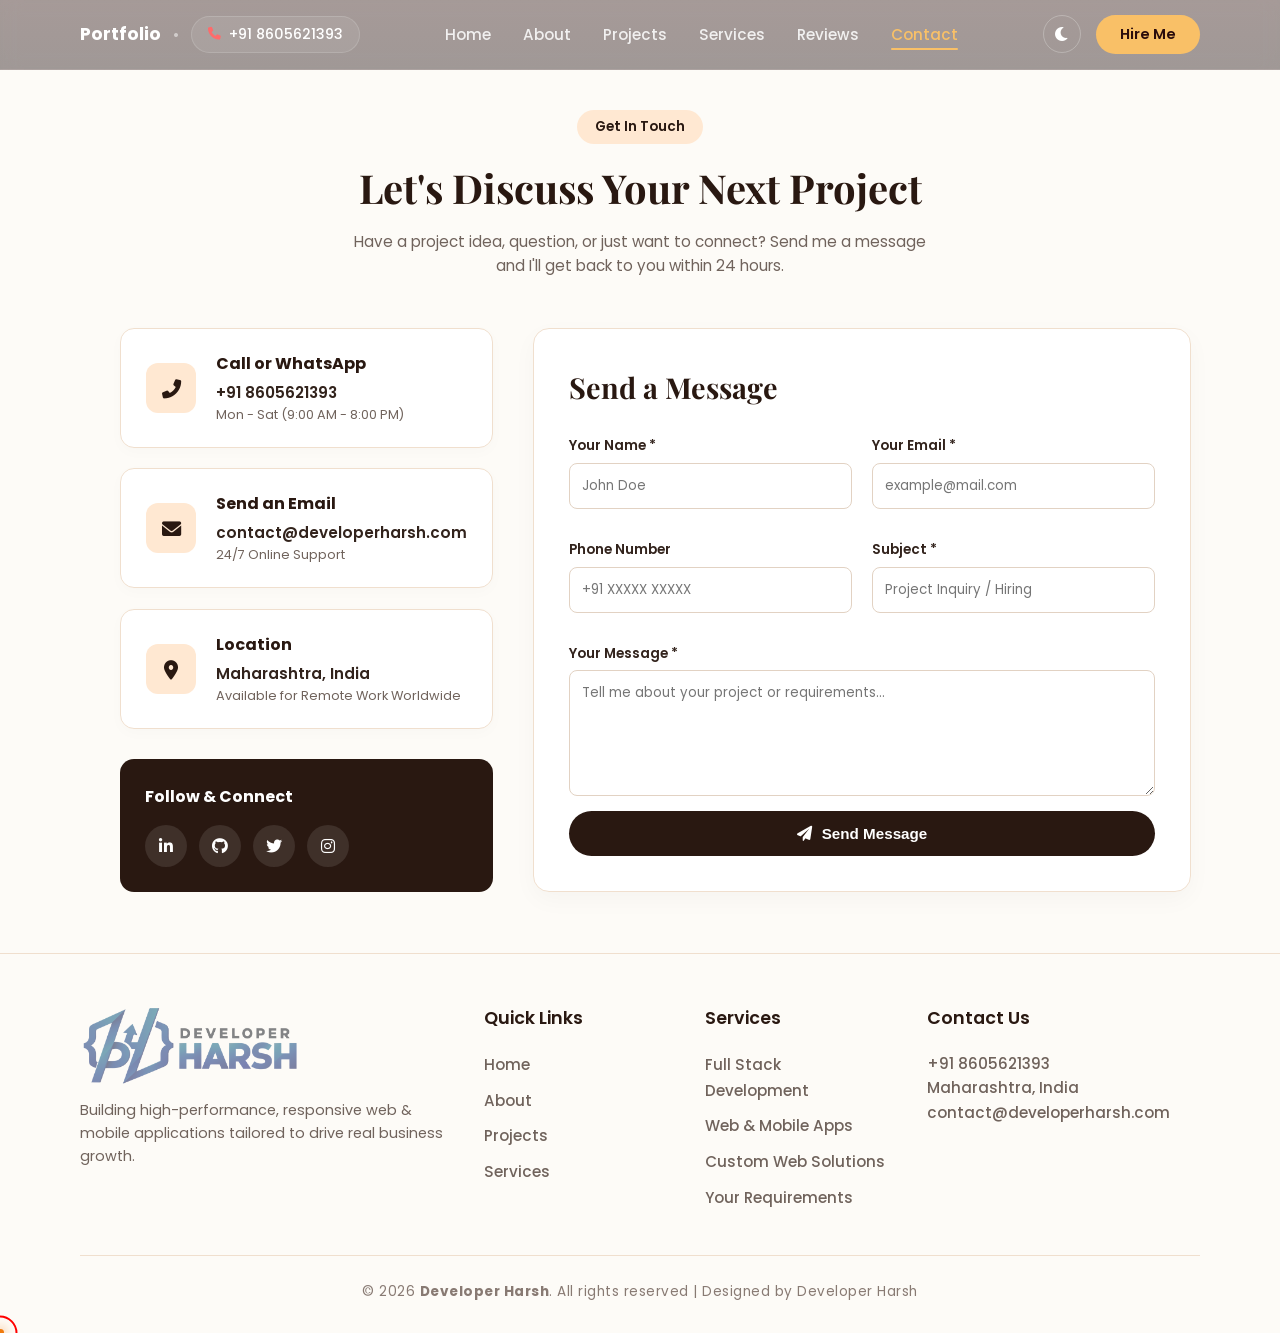
==== contact.html @ 9c66cba4 "Initial commit" ====
<!doctype html>
<html lang="en">
  <head>
    <meta charset="UTF-8" />
    <meta name="viewport" content="width=device-width, initial-scale=1.0" />
    <title>Contact Me | Harshal Mahajan</title>
    <link rel="stylesheet" href="style.css" />
    <!-- Global Animation CSS File -->
    <link rel="stylesheet" href="animations.css" />

    <!-- Google Fonts -->
    <link rel="preconnect" href="https://fonts.googleapis.com" />
    <link rel="preconnect" href="https://fonts.gstatic.com" crossorigin />
    <link
      href="https://fonts.googleapis.com/css2?family=Playfair+Display:ital,wght@0,400..900;1,400..900&family=Poppins:wght@300;400;500;600;700;800;900&display=swap"
      rel="stylesheet"
    />

    <!-- Font Awesome Icons -->
    <link
      rel="stylesheet"
      href="https://cdnjs.cloudflare.com/ajax/libs/font-awesome/6.0.0/css/all.min.css"
    />
  </head>
  <body>
    <!-- CUSTOM NAVBAR -->
    <nav class="custom-navbar">
      <div class="nav-left">
        <a href="index.html#home" class="brand-logo">Portfolio</a>
        <div class="dot-separator">•</div>
        <a href="tel:+918605621393" class="phone-badge">
          <span class="phone-icon"><i class="fas fa-phone"></i></span>
          <span>+91 8605621393</span>
        </a>
      </div>

      <ul class="nav-menu" id="nav-menu-list">
        <li><a href="index.html#home" class="nav-item">Home</a></li>
        <li><a href="index.html#about" class="nav-item">About</a></li>
        <li><a href="index.html#projects" class="nav-item">Projects</a></li>
        <li><a href="index.html#services" class="nav-item">Services</a></li>
        <li><a href="index.html#reviews" class="nav-item">Reviews</a></li>
        <li><a href="contact.html" class="nav-item active">Contact</a></li>
        <!-- मोबाईल मेनूमध्ये दाखवण्यासाठी Hire Me ची नवीन लिंक -->
        <li class="mobile-only-item">
          <a href="hire-me.html" class="btn-hire mobile-hire-btn">Hire Me</a>
        </li>
      </ul>

      <div class="nav-right">
        <!-- Theme Toggle Button (मोबाईल व डेस्कटॉप दोन्हीवर उजव्या बाजूला राहिल) -->
        <button
          id="theme-toggle"
          class="theme-toggle-btn"
          aria-label="Toggle Theme"
        >
          <i class="fas fa-moon"></i>
        </button>

        <!-- डेस्कटॉपवर दिसणारे Hire Me बटण -->
        <a href="hire-me.html" class="btn-hire desktop-only">Hire Me</a>

        <!-- Mobile Toggle Menu Button -->
        <button
          class="mobile-toggle-btn"
          id="mobile-menu-toggle"
          aria-label="Toggle Menu"
        >
          <i class="fas fa-bars"></i>
        </button>
      </div>
    </nav>

    <!-- CONTACT MAIN WRAPPER -->
    <main class="contact-wrapper">
      <div class="contact-header reveal slide-down">
        <span class="section-badge">Get In Touch</span>
        <h2 class="reveal slide-up delay-100">
          Let's Discuss Your Next Project
        </h2>
        <p class="reveal slide-up delay-200">
          Have a project idea, question, or just want to connect? Send me a
          message and I'll get back to you within 24 hours.
        </p>
      </div>

      <div class="contact-container">
        <!-- LEFT SIDE: CONTACT INFO -->
        <div class="contact-info-col reveal slide-left delay-100">
          <div class="info-card reveal zoom-in delay-100">
            <div class="info-icon">
              <i class="fas fa-phone-alt"></i>
            </div>
            <div class="info-details">
              <h4>Call or WhatsApp</h4>
              <p><a href="tel:+918605621393">+91 8605621393</a></p>
              <span>Mon - Sat (9:00 AM - 8:00 PM)</span>
            </div>
          </div>

          <div class="info-card reveal zoom-in delay-200">
            <div class="info-icon">
              <i class="fas fa-envelope"></i>
            </div>
            <div class="info-details">
              <h4>Send an Email</h4>
              <p>
                <a href="mailto:contact@developerharsh.com"
                  >contact@developerharsh.com</a
                >
              </p>
              <span>24/7 Online Support</span>
            </div>
          </div>

          <div class="info-card reveal zoom-in delay-300">
            <div class="info-icon">
              <i class="fas fa-map-marker-alt"></i>
            </div>
            <div class="info-details">
              <h4>Location</h4>
              <p>Maharashtra, India</p>
              <span>Available for Remote Work Worldwide</span>
            </div>
          </div>

          <!-- Social Links Box -->
          <div class="social-box reveal zoom-in delay-400">
            <h4>Follow & Connect</h4>
            <div class="social-links">
              <a href="#" class="social-icon" title="LinkedIn"
                ><i class="fab fa-linkedin-in"></i
              ></a>
              <a href="#" class="social-icon" title="GitHub"
                ><i class="fab fa-github"></i
              ></a>
              <a href="#" class="social-icon" title="Twitter"
                ><i class="fab fa-twitter"></i
              ></a>
              <a href="#" class="social-icon" title="Instagram"
                ><i class="fab fa-instagram"></i
              ></a>
            </div>
          </div>
        </div>

        <!-- RIGHT SIDE: CONTACT FORM -->
        <div class="contact-form-col reveal slide-right delay-200">
          <form class="contact-form" onsubmit="event.preventDefault()">
            <h3>Send a Message</h3>

            <div class="form-row">
              <div class="form-group">
                <label for="name">Your Name *</label>
                <input type="text" id="name" placeholder="John Doe" required />
              </div>
              <div class="form-group">
                <label for="email">Your Email *</label>
                <input
                  type="email"
                  id="email"
                  placeholder="example@mail.com"
                  required
                />
              </div>
            </div>

            <div class="form-row">
              <div class="form-group">
                <label for="phone">Phone Number</label>
                <input type="tel" id="phone" placeholder="+91 XXXXX XXXXX" />
              </div>
              <div class="form-group">
                <label for="subject">Subject *</label>
                <input
                  type="text"
                  id="subject"
                  placeholder="Project Inquiry / Hiring"
                  required
                />
              </div>
            </div>

            <div class="form-group">
              <label for="message">Your Message *</label>
              <textarea
                id="message"
                rows="5"
                placeholder="Tell me about your project or requirements..."
                required
              ></textarea>
            </div>

            <button type="submit" class="btn-send-message">
              <i class="fas fa-paper-plane"></i> Send Message
            </button>
          </form>
        </div>
      </div>
    </main>

    <!-- FOOTER -->
    <footer class="site-footer" id="contact">
      <div class="footer-container">
        <div class="footer-col brand-col reveal slide-up delay-100">
          <img src="logo.png" alt="Developer Harsh Logo" class="footer-logo" />
          <p>
            Building high-performance, responsive web & mobile applications
            tailored to drive real business growth.
          </p>
        </div>
        <div class="footer-col reveal slide-up delay-200">
          <h4 class="footer-heading">Quick Links</h4>
          <ul>
            <li><a href="index.html#home">Home</a></li>
            <li><a href="index.html#about">About</a></li>
            <li><a href="index.html#projects">Projects</a></li>
            <li><a href="index.html#services">Services</a></li>
          </ul>
        </div>
        <div class="footer-col reveal slide-up delay-300">
          <h4 class="footer-heading">Services</h4>
          <ul>
            <li><a href="index.html#services">Full Stack Development</a></li>
            <li><a href="index.html#services">Web & Mobile Apps</a></li>
            <li><a href="index.html#services">Custom Web Solutions</a></li>
            <li><a href="requirement.html">Your Requirements</a></li>
          </ul>
        </div>
        <div class="footer-col contact-col reveal slide-up delay-400">
          <h4 class="footer-heading">Contact Us</h4>
          <p>+91 8605621393</p>
          <p>Maharashtra, India</p>
          <p>
            <a href="mailto:contact@developerharsh.com"
              >contact@developerharsh.com</a
            >
          </p>
        </div>
      </div>
      <div class="footer-bottom">
        <p>
          &copy; 2026 <strong>Developer Harsh</strong>. All rights reserved |
          Designed by Developer Harsh
        </p>
      </div>
    </footer>

    <div class="cursor-circle">
      <span></span>
    </div>

    <!-- SCROLL TO TOP BUTTON -->
    <button
      id="scrollToTopBtn"
      class="scroll-top-btn"
      aria-label="Scroll to Top"
    >
      <i class="fa-solid fa-up-long"></i>
    </button>

    <!-- SCRIPT -->
    <script src="javascript.js"></script>
  </body>
</html>
---- style.css ----
/* =========================================================
   01. ROOT VARIABLES, LIGHT & DARK MODE THEMES
   ========================================================= */
:root {
  --bg-main: #fdfbf7;
  --card-bg-custom: #ffffff;
  --text-dark: #32231c;
  --text-muted: #70635c;
  --dark-coffee: #291811;
  --border-color: #f0dfce;
  --primary-amber: #f9c067;
  --primary-hover: #e0a74d;
  --card-highlight: #ffe8d2;
  --font-heading: "Playfair Display", serif;
  --font-body: "Poppins", sans-serif;
  --transition: all 0.3s ease;
}

/* Dark Mode Overrides */
body.dark-mode {
  --bg-main: #121212;
  --card-bg-custom: #1e1e1e;
  --text-dark: #f5f5f5;
  --text-muted: #b0b0b0;
  --dark-coffee: #f9c067; /* Text & Heading highlight in dark mode */
  --border-color: #2e2e2e;
  --card-highlight: #282119;
}

/* =========================================================
   02. GLOBAL RESET & BASE STYLES
   ========================================================= */
* {
  margin: 0;
  padding: 0;
  box-sizing: border-box;
  cursor: none;
}

html {
  scroll-behavior: smooth;
  -webkit-font-smoothing: antialiased;
}

/* Hide default scrollbars for sleek look */
html::-webkit-scrollbar,
body::-webkit-scrollbar {
  display: none;
  width: 0;
  height: 0;
}

body {
  font-family: var(--font-body);
  color: var(--text-dark) !important;
  background-color: var(--bg-main) !important;
  line-height: 1.6;
  transition:
    background-color 0.3s ease,
    color 0.3s ease;
  overflow-x: hidden;
}

a {
  text-decoration: none;
  color: inherit;
}

ul {
  list-style: none;
}

img {
  max-width: 100%;
  display: block;
}

/* Custom Cursor */
.cursor-circle {
  position: fixed;
  width: 35px;
  height: 35px;
  border: 2px solid #ff0000 !important;
  border-radius: 50%;
  pointer-events: none;
  z-index: 1000000;
  transform: translate(-50%, -50%);
}

.cursor-circle span {
  position: absolute;
  width: 7px;
  height: 7px;
  background: #f07b0e;
  border-radius: 50%;
  top: 50%;
  left: 50%;
  transform: translate(-50%, -50%);
  box-shadow: 0 0 12px #f07b0e;
}

/* =========================================================
   03. TOP FIXED NAVBAR & MOBILE MENU
   ========================================================= */
.custom-navbar {
  position: fixed;
  top: 0;
  left: 0;
  width: 100%;
  height: 70px;
  z-index: 1000;
  display: flex;
  align-items: center;
  justify-content: space-between;
  padding: 0 80px;
  background: linear-gradient(
    180deg,
    rgba(35, 10, 10, 0.4) 0%,
    rgba(20, 5, 5, 0.4) 100%
  );
  backdrop-filter: blur(10px);
  border-bottom: 1px solid rgba(255, 255, 255, 0.08);
}

.nav-left {
  display: flex;
  align-items: center;
  gap: 12px;
}

.brand-logo {
  color: #fff;
  font-size: 1.1rem;
  font-weight: 700;
}

body.dark-mode .brand-logo {
  color: var(--primary-amber);
}

.dot-separator {
  color: rgba(255, 255, 255, 0.5);
}

.phone-badge {
  display: flex;
  align-items: center;
  gap: 8px;
  background-color: rgba(255, 255, 255, 0.08);
  border: 1px solid rgba(255, 255, 255, 0.15);
  padding: 6px 16px;
  border-radius: 30px;
  color: #fff;
  font-size: 0.88rem;
  font-weight: 500;
  transition: var(--transition);
}

.phone-badge:hover {
  background-color: rgba(255, 255, 255, 0.15);
}

.phone-icon {
  color: #ff6b6b;
  font-size: 0.8rem;
}

.nav-menu {
  display: flex;
  align-items: center;
  gap: 32px;
}

.nav-item {
  color: rgba(255, 255, 255, 0.85);
  font-size: 0.95rem;
  font-weight: 500;
  position: relative;
  padding-bottom: 5px;
  transition: var(--transition);
}

.nav-item:hover,
.nav-item.active {
  color: #f9c067;
}

.nav-item.active::after {
  content: "";
  position: absolute;
  bottom: 0;
  left: 0;
  width: 100%;
  height: 2px;
  background-color: var(--primary-amber, #f9c067);
  border-radius: 2px;
}

.nav-right {
  display: flex;
  align-items: center;
  gap: 15px;
}

/* Theme Toggle Button Style */
.theme-toggle-btn {
  background: transparent;
  border: 1px solid rgba(255, 255, 255, 0.25);
  color: #ffffff;
  width: 38px;
  height: 38px;
  border-radius: 50%;
  display: flex;
  align-items: center;
  justify-content: center;
  cursor: pointer;
  font-size: 1rem;
  transition: var(--transition);
}

.theme-toggle-btn:hover {
  background: rgba(255, 255, 255, 0.18);
  transform: scale(1.08);
}

.btn-hire {
  background-color: #f9c067;
  color: #2b0c0c;
  padding: 8px 24px;
  border-radius: 30px;
  font-weight: 600;
  font-size: 0.9rem;
  transition: var(--transition);
}

.btn-hire:hover {
  background-color: #ffffff;
  box-shadow: 0 4px 12px rgba(252, 238, 227, 0.2);
}

.mobile-toggle-btn {
  display: none;
  background: transparent;
  border: none;
  color: #ffffff;
  font-size: 1.6rem;
  cursor: pointer;
  padding: 5px 10px;
  outline: none;
  z-index: 1001;
}

.mobile-only-item {
  display: none;
}

.desktop-only {
  display: inline-block;
}

/* =========================================================
   04. DARK MODE SPECIFIC CARD & ELEMENT OVERRIDES
   ========================================================= */
body.dark-mode .info-card,
body.dark-mode .contact-form,
body.dark-mode .project-description-section,
body.dark-mode .comment-section,
body.dark-mode .pricing-card,
body.dark-mode .req-card,
body.dark-mode .portfolio-card,
body.dark-mode .profile-hero-card,
body.dark-mode .skills-list,
body.dark-mode .cert-card,
body.dark-mode .timeline-content,
body.dark-mode .project-card,
body.dark-mode .service-card {
  background-color: var(--card-bg-custom) !important;
  border-color: var(--border-color) !important;
  color: var(--text-dark) !important;
}

body.dark-mode h1,
body.dark-mode h2,
body.dark-mode h3,
body.dark-mode h4,
body.dark-mode .section-header h2,
body.dark-mode .projects-header h2,
body.dark-mode .contact-header h2,
body.dark-mode .req-header h2,
body.dark-mode .column-title,
body.dark-mode .price-amount,
body.dark-mode .info-details h4 {
  color: #f5f5f5 !important;
}

body.dark-mode input,
body.dark-mode textarea,
body.dark-mode select {
  background-color: #262626 !important;
  color: #ffffff !important;
  border-color: #3d3d3d !important;
}

body.dark-mode input::placeholder,
body.dark-mode textarea::placeholder {
  color: #888888;
}

body.dark-mode .file-upload-box,
body.dark-mode .captcha-box {
  background-color: #1a1a1a !important;
  border-color: #333333 !important;
}

body.dark-mode .service-card:hover {
  background-color: #282119 !important;
}

body.dark-mode .tech-stack span {
  background-color: #262626;
  border-color: #333333;
  color: var(--primary-amber);
}

body.dark-mode .progress-bar {
  background-color: #2a2a2a;
}

body.dark-mode .progress {
  background-color: var(--primary-amber);
}

/* =========================================================
   05. HERO SECTION WITH WATERMARK TEXT
   ========================================================= */
.hero-section {
  min-height: 100vh;
  padding: 120px 40px 60px 80px;
  background: url("./hero-image.png") center/cover no-repeat;
  color: #ffffff;
  display: flex;
  align-items: center;
  position: relative;
  box-sizing: border-box;
  overflow: hidden;
}

.bg-watermark-text {
  position: absolute;
  top: 10%;
  right: 4%;
  display: flex;
  flex-direction: column;
  align-items: flex-end;
  font-family: "Poppins", sans-serif;
  font-size: 80px;
  font-weight: 900;
  line-height: 0.9;
  letter-spacing: 2px;
  color: rgba(255, 255, 255, 0.12);
  pointer-events: none;
  z-index: 1;
  text-transform: uppercase;
  user-select: none;
}

.hero-container {
  position: relative;
  z-index: 2;
  width: 100%;
}

.hero-badge {
  display: inline-flex;
  align-items: center;
  gap: 8px;
  background: rgba(0, 0, 0, 0.25);
  border: 1px solid rgba(255, 255, 255, 0.15);
  padding: 6px 16px;
  border-radius: 30px;
  font-size: 0.85rem;
  color: #f1e6e4;
  margin-bottom: 25px;
  backdrop-filter: blur(5px);
}

/* Base Dot Setup */
.badge-dot {
  width: 8px;
  height: 8px;
  background-color: #22c55e;
  border-radius: 50%;
  display: inline-block;
  position: relative;
}

/* Live Ripple Effect */
.badge-dot::after {
  content: "";
  position: absolute;
  top: 50%;
  left: 50%;
  width: 100%;
  height: 100%;
  background-color: inherit;
  border-radius: 50%;
  transform: translate(-50%, -50%);
  animation: live-pulse 1.8s infinite ease-out;
}

/* Live Animation Keyframes */
@keyframes live-pulse {
  0% {
    transform: translate(-50%, -50%) scale(1);
    opacity: 0.8;
  }
  100% {
    transform: translate(-50%, -50%) scale(2.8);
    opacity: 0;
  }
}

.hero-title {
  font-family: "Poppins", sans-serif;
  font-size: 3.5rem;
  font-weight: 800;
  line-height: 1.1;
  letter-spacing: 0.5px;
  color: #fceee3;
  margin-bottom: 20px;
  text-transform: uppercase;
}

.highlight-dark {
  color: #ffffff;
  text-shadow: 1px 1px 4px rgba(0, 0, 0, 0.8);
}

.hero-description {
  font-size: 0.95rem;
  color: #e6d3ce;
  line-height: 1.6;
  max-width: 580px;
  margin-bottom: 35px;
}

.hero-buttons {
  display: flex;
  gap: 15px;
  align-items: center;
  margin-bottom: 45px;
  flex-wrap: wrap;
}

.btn-primary {
  display: inline-block;
  background-color: rgba(20, 10, 10, 0.7);
  color: #ffffff;
  border: 1px solid rgba(255, 255, 255, 0.15);
  padding: 12px 28px;
  border-radius: 30px;
  font-weight: 500;
  font-size: 0.9rem;
  text-decoration: none;
  transition: all 0.3s ease;
  backdrop-filter: blur(8px);
  text-align: center;
}

.btn-primary:hover {
  background-color: #000000;
  transform: translateY(-2px);
}

.btn-secondary {
  display: inline-block;
  background-color: rgba(255, 255, 255, 0.12);
  color: #ffffff;
  border: 1px solid rgba(255, 255, 255, 0.18);
  padding: 12px 28px;
  border-radius: 30px;
  font-weight: 500;
  font-size: 0.9rem;
  text-decoration: none;
  transition: all 0.3s ease;
  backdrop-filter: blur(8px);
  text-align: center;
}

.btn-secondary:hover {
  background-color: rgba(255, 255, 255, 0.22);
}

.stats-card {
  display: inline-flex;
  align-items: center;
  background: rgba(20, 8, 8, 0.55);
  border: 1px solid rgba(255, 255, 255, 0.1);
  backdrop-filter: blur(12px);
  border-radius: 16px;
  padding: 20px 30px;
  gap: 30px;
}

.stat-item {
  display: flex;
  flex-direction: column;
}

.stat-number {
  font-size: 1.8rem;
  font-weight: 700;
  color: #ffffff;
  line-height: 1;
  margin-bottom: 6px;
}

.stat-label {
  font-size: 0.7rem;
  color: #cca8a1;
  font-weight: 500;
  letter-spacing: 0.5px;
  line-height: 1.2;
}

.stat-divider {
  width: 1px;
  height: 35px;
  background-color: rgba(255, 255, 255, 0.15);
}

/* =========================================================
   06. ABOUT SECTION
   ========================================================= */
.about-section {
  padding: 100px 80px;
}

.about-container {
  display: flex;
  align-items: center;
  gap: 80px;
  max-width: 1200px;
  margin: 0 auto;
}

.about-text {
  flex: 1;
}

.about-text h2 {
  font-family: var(--font-heading);
  font-size: 2.8rem;
  color: var(--dark-coffee);
  margin-bottom: 20px;
}

.about-text p {
  color: var(--text-muted);
  margin-bottom: 18px;
}

.about-images-wrapper {
  flex: 1;
  position: relative;
  padding-right: 40px;
}

.main-image-box img {
  width: 85%;
  height: 400px;
  object-fit: cover;
  border-radius: 16px;
  box-shadow: 0 10px 25px rgba(0, 0, 0, 0.1);
  display: block;
}

.overlapping-card {
  position: absolute;
  width: 170px;
  height: 140px;
  border-radius: 12px;
  overflow: hidden;
  box-shadow: 0 8px 20px rgba(0, 0, 0, 0.18);
  border: 3px solid #ffffff;
  z-index: 2;
  transition: transform 0.3s ease;
}

.overlapping-card:hover {
  transform: scale(1.05);
}

.overlapping-card img {
  width: 100%;
  height: 100%;
  object-fit: cover;
}

.overlapping-card.top-card {
  top: 10px;
  right: 0px;
}

.overlapping-card.bottom-card {
  bottom: 10px;
  right: 0px;
}

/* =========================================================
   07. PROJECTS SECTION & ALL PROJECTS FILTER/GRID
   ========================================================= */
.projects-section {
  padding: 100px 80px;
  background-color: var(--bg-main);
}

.section-header {
  text-align: center;
  max-width: 700px;
  margin: 0 auto 50px auto;
}

.section-header h2 {
  font-family: var(--font-heading);
  font-size: 2.6rem;
  color: var(--dark-coffee);
}

.section-header p {
  color: var(--text-muted);
}

.card-grid {
  display: grid;
  grid-template-columns: repeat(4, 1fr);
  gap: 25px;
  max-width: 1200px;
  margin: 0 auto;
}

.project-card {
  background-color: #ffffff;
  border: 1px solid #f0dfce;
  border-radius: 10px;
  padding: 20px;
  text-align: center;
  transition: var(--transition);
  display: flex;
  flex-direction: column;
  justify-content: space-between;
}

.project-card:hover {
  transform: translateY(-8px);
}

.project-card img {
  height: 180px;
  width: 100%;
  object-fit: cover;
  border-radius: 8px;
  margin-bottom: 15px;
}

.project-card h3 {
  font-family: var(--font-heading);
  color: var(--dark-coffee);
}

.project-tech {
  font-size: 0.85rem;
  color: var(--text-muted);
}

.project-card .project-tag {
  font-weight: 700;
  margin: 10px 0 15px 0;
  color: var(--dark-coffee);
}

.view-all-projects {
  text-align: center;
  margin-top: 40px;
}

.all-projects-wrapper {
  padding: 110px 80px 60px 80px;
  max-width: 1300px;
  margin: 0 auto;
}

.projects-header {
  text-align: center;
  margin-bottom: 45px;
}

.section-badge {
  background: var(--card-highlight);
  color: var(--dark-coffee);
  padding: 6px 18px;
  border-radius: 20px;
  font-size: 0.85rem;
  font-weight: 600;
  display: inline-block;
  margin-bottom: 12px;
}

.projects-header h2 {
  font-family: var(--font-heading);
  font-size: 2.5rem;
  color: var(--dark-coffee);
  margin-bottom: 10px;
}

.projects-header p {
  color: var(--text-muted);
  font-size: 0.95rem;
  max-width: 600px;
  margin: 0 auto 30px auto;
}

.filter-tabs {
  display: flex;
  justify-content: center;
  gap: 12px;
  flex-wrap: wrap;
}

.tab-btn {
  background-color: #ffffff;
  border: 1px solid #e2d2c3;
  color: var(--text-dark);
  padding: 8px 22px;
  border-radius: 30px;
  font-weight: 500;
  font-size: 0.88rem;
  cursor: pointer;
  transition: var(--transition);
}

body.dark-mode .tab-btn {
  background-color: var(--card-bg-custom);
  border-color: var(--border-color);
  color: var(--text-dark);
}

.tab-btn.active,
.tab-btn:hover {
  background-color: var(--dark-coffee);
  color: #ffffff;
  border-color: var(--dark-coffee);
}

body.dark-mode .tab-btn.active,
body.dark-mode .tab-btn:hover {
  background-color: var(--primary-amber);
  color: #2b2020;
  border-color: var(--primary-amber);
}

.portfolio-grid {
  display: grid;
  grid-template-columns: repeat(3, 1fr);
  gap: 25px;
}

.portfolio-card {
  background: #ffffff;
  border: 1px solid #f0dfce;
  border-radius: 16px;
  overflow: hidden;
  transition: var(--transition);
  box-shadow: 0 6px 20px rgba(0, 0, 0, 0.03);
  display: flex;
  flex-direction: column;
}

.portfolio-card:hover {
  transform: translateY(-6px);
  box-shadow: 0 12px 30px rgba(41, 24, 17, 0.1);
}

.card-image-box {
  position: relative;
  height: 240px;
  overflow: hidden;
}

.card-image-box img {
  width: 100%;
  height: 100%;
  object-fit: cover;
  transition: var(--transition);
}

.portfolio-card:hover .card-image-box img {
  transform: scale(1.05);
}

.category-tag {
  position: absolute;
  top: 15px;
  left: 15px;
  background: rgba(41, 24, 17, 0.85);
  color: #ffffff;
  padding: 4px 14px;
  border-radius: 20px;
  font-size: 0.75rem;
  font-weight: 600;
  backdrop-filter: blur(5px);
}

.card-body {
  padding: 25px;
  display: flex;
  flex-direction: column;
  flex: 1;
}

.card-body h3 {
  font-family: var(--font-heading);
  font-size: 1.4rem;
  color: var(--dark-coffee);
  margin-bottom: 10px;
}

.card-body p {
  color: var(--text-muted);
  font-size: 0.88rem;
  margin-bottom: 20px;
  flex: 1;
}

.tech-stack {
  display: flex;
  gap: 8px;
  flex-wrap: wrap;
  margin-bottom: 20px;
}

.tech-stack span {
  background-color: var(--bg-main);
  border: 1px solid #f0dfce;
  color: var(--dark-coffee);
  font-size: 0.78rem;
  font-weight: 600;
  padding: 4px 12px;
  border-radius: 6px;
}

.card-footer {
  border-top: 1px solid #fdf5eb;
  padding-top: 15px;
}

.btn-details {
  color: var(--dark-coffee);
  font-weight: 700;
  font-size: 0.9rem;
  text-decoration: none;
  transition: var(--transition);
}

.btn-details:hover {
  color: var(--primary-hover);
  letter-spacing: 0.5px;
}

/* =========================================================
   08. PROJECT DETAIL & 4-IMAGE SLIDER BANNER CARD
   ========================================================= */
.project-detail-wrapper {
  padding: 110px 80px 60px 80px;
  max-width: 1300px;
  margin: 0 auto;
}

.project-container {
  display: flex;
  gap: 40px;
  align-items: flex-start;
}

.project-left-col {
  flex: 2;
  width: 100%;
}

.project-right-col {
  flex: 1;
  position: sticky;
  top: 90px;
  width: 100%;
}

.project-banner-card {
  position: relative;
  border-radius: 16px;
  overflow: hidden;
  box-shadow: 0 8px 24px rgba(0, 0, 0, 0.12);
  margin-bottom: 30px;
}

.slider-wrapper {
  position: relative;
  width: 100%;
  height: 420px;
  overflow: hidden;
}

.slider-track {
  display: flex;
  width: 400%;
  height: 100%;
  transition: transform 0.6s ease-in-out;
}

.slide {
  width: 25%;
  height: 100%;
  flex-shrink: 0;
}

.main-project-img {
  width: 100%;
  height: 100%;
  object-fit: cover;
  display: block;
  filter: blur(1px) brightness(0.85);
  transition: var(--transition);
}

.slider-wrapper:hover .main-project-img {
  filter: blur(0px) brightness(0.95);
}

.slider-arrow {
  position: absolute;
  top: 40%;
  transform: translateY(-50%);
  background: rgba(41, 24, 17, 0.6);
  color: #ffffff;
  border: 1px solid rgba(255, 255, 255, 0.2);
  width: 40px;
  height: 40px;
  border-radius: 50%;
  display: flex;
  align-items: center;
  justify-content: center;
  cursor: pointer;
  z-index: 10;
  backdrop-filter: blur(5px);
  transition: var(--transition);
}

.slider-arrow:hover {
  background: var(--primary-amber);
  color: var(--dark-coffee);
}

.prev-arrow {
  left: 15px;
}

.next-arrow {
  right: 15px;
}

.slider-dots {
  position: absolute;
  top: 15px;
  right: 20px;
  display: flex;
  gap: 8px;
  z-index: 10;
}

.dot {
  width: 10px;
  height: 10px;
  background: rgba(255, 255, 255, 0.4);
  border-radius: 50%;
  cursor: pointer;
  transition: var(--transition);
}

.dot.active,
.dot:hover {
  background: var(--primary-amber);
  transform: scale(1.2);
}

.banner-overlay {
  position: absolute;
  bottom: 0;
  left: 0;
  width: 100%;
  padding: 30px;
  background: linear-gradient(
    180deg,
    rgba(0, 0, 0, 0) 0%,
    rgba(15, 7, 5, 0.92) 100%
  );
  color: #ffffff;
  pointer-events: none;
  z-index: 5;
}

.title-preview-row,
.project-stats-row {
  pointer-events: auto;
}

.title-preview-row {
  display: flex;
  align-items: center;
  justify-content: space-between;
  gap: 20px;
  margin-bottom: 15px;
}

.project-main-title {
  font-size: 1.8rem;
  font-weight: 700;
  color: #ffffff;
  margin: 0;
}

.btn-live-preview {
  display: inline-flex;
  align-items: center;
  gap: 8px;
  background-color: var(--primary-amber);
  color: var(--dark-coffee);
  padding: 10px 22px;
  border-radius: 30px;
  font-weight: 700;
  font-size: 0.9rem;
  text-decoration: none;
  white-space: nowrap;
  transition: var(--transition);
  box-shadow: 0 4px 12px rgba(249, 192, 103, 0.3);
}

.btn-live-preview:hover {
  background-color: #ffffff;
  color: #000000;
  transform: translateY(-2px);
}

.project-stats-row {
  display: flex;
  gap: 15px;
  flex-wrap: wrap;
}

.stat-badge {
  background: rgba(255, 255, 255, 0.15);
  border: 1px solid rgba(255, 255, 255, 0.2);
  backdrop-filter: blur(8px);
  padding: 6px 14px;
  border-radius: 20px;
  font-size: 0.85rem;
  color: #ffffff;
}

.project-description-section {
  background: #ffffff;
  padding: 30px;
  border-radius: 12px;
  border: 1px solid #f0dfce;
  margin-bottom: 30px;
}

.project-description-section h2 {
  font-family: var(--font-heading);
  color: var(--dark-coffee);
  margin-bottom: 15px;
}

.description-list {
  list-style: none;
  margin-top: 15px;
}

.description-list li {
  margin-bottom: 10px;
  color: var(--text-muted);
}

.description-list i {
  color: #27ae60;
  margin-right: 8px;
}

/* =========================================================
   09. SERVICES SECTION
   ========================================================= */
.services-section {
  padding: 80px;
}

.services-grid {
  display: grid;
  grid-template-columns: repeat(4, 1fr);
  gap: 25px;
  max-width: 1200px;
  margin: 0 auto 50px auto;
}

.service-card {
  background-color: #ffffff;
  border: 1px solid #f7d8bc;
  padding: 35px 20px;
  text-align: center;
  border-radius: 8px;
  transition: var(--transition);
}

.service-card:hover {
  background-color: #fcdab8;
}

.service-icon {
  font-size: 2.2rem;
  margin-bottom: 15px;
  color: var(--dark-coffee);
}

.service-card h3 {
  font-family: var(--font-heading);
  color: var(--dark-coffee);
  margin-bottom: 10px;
}

.service-card p {
  font-size: 0.85rem;
  color: var(--text-muted);
}

.action-banner {
  text-align: center;
  max-width: 800px;
  margin: 0 auto;
}

.action-banner p {
  color: var(--text-muted);
  margin-bottom: 20px;
  font-size: 1.05rem;
}

/* =========================================================
   10. PROMO & NEWSLETTER SECTION
   ========================================================= */
.promo-section {
  background:
    linear-gradient(rgba(41, 24, 17, 0.85), rgba(41, 24, 17, 0.9)),
    url("https://images.unsplash.com/photo-1498050108023-c5249f4df085?q=80&w=1600&auto=format&fit=crop")
      center/cover no-repeat;
  padding: 80px;
  color: #ffffff;
}

.promo-container {
  max-width: 1200px;
  margin: 0 auto;
  display: flex;
  align-items: center;
  justify-content: space-between;
  gap: 30px;
}

.promo-content h2 {
  font-family: var(--font-heading);
  font-size: 2.8rem;
  margin-bottom: 15px;
  color: #fceee3 !important;
}

.promo-content p {
  color: #d1c7c2 !important;
  margin-bottom: 25px;
}

.promo-image img {
  max-width: 250px;
  border-radius: 12px;
  border: 1px solid #dbb40757;
  padding: 10px;
  opacity: 0.5;
}

.newsletter-section {
  background:
    linear-gradient(rgba(25, 12, 6, 0.85), rgba(25, 12, 6, 0.85)),
    url("https://images.unsplash.com/photo-1516321318423-f06f85e504b3?q=80&w=1200&auto=format&fit=crop")
      center/cover no-repeat;
  padding: 90px 20px;
  color: #ffffff;
  text-align: center;
}

.newsletter-content h2 {
  font-family: var(--font-heading);
  font-size: 2.5rem;
  margin-bottom: 10px;
  color: #fceee3 !important;
}

.newsletter-content p {
  color: #cccccc;
  margin-bottom: 30px;
}

.newsletter-form {
  display: flex;
  justify-content: center;
  max-width: 520px;
  margin: 0 auto;
  gap: 10px;
}

.newsletter-form input {
  flex: 1;
  padding: 14px 22px;
  border-radius: 25px;
  border: none;
  outline: none;
  background-color: rgba(255, 255, 255, 0.15) !important;
  color: #ffffff !important;
}

body.dark-mode .newsletter-form input {
  background-color: rgba(255, 255, 255, 0.08) !important;
  color: #ffffff !important;
}

/* =========================================================
   11. REVIEWS SECTION
   ========================================================= */
.reviews-section {
  padding: 100px 80px;
  background-color: var(--bg-main);
}

.testimonial-wrapper {
  display: flex;
  align-items: center;
  gap: 20px;
  max-width: 900px;
  margin: 0 auto;
}

.arrow-btn {
  background-color: var(--primary-amber);
  border: none;
  width: 45px;
  height: 45px;
  border-radius: 8px;
  font-weight: bold;
  cursor: pointer;
  flex-shrink: 0;
}

.testimonial-card {
  background-color: #ffffff;
  border: 1px solid #f0dfce;
  padding: 40px;
  border-radius: 10px;
  text-align: center;
  flex: 1;
}

body.dark-mode .testimonial-card {
  background-color: var(--card-bg-custom);
  border-color: var(--border-color);
}

.quote-symbol {
  font-size: 5rem;
  color: var(--primary-amber);
  line-height: 0.5;
  display: block;
}

.testimonial-text {
  font-size: 0.95rem;
  color: var(--text-muted);
  margin-bottom: 20px;
}

.author-name {
  font-family: var(--font-heading);
  color: var(--dark-coffee);
}

.author-role {
  font-size: 0.85rem;
  color: var(--text-muted);
  margin-bottom: 15px;
}

.author-avatar img {
  width: 60px;
  height: 60px;
  border-radius: 10px;
  margin: 0 auto;
  object-fit: cover;
}

/* =========================================================
   12. COMMENT & CAPTCHA SECTION
   ========================================================= */
.comment-section {
  background: #ffffff;
  padding: 30px;
  border-radius: 12px;
  border: 1px solid #f0dfce;
}

.comment-section h2 {
  font-family: var(--font-heading);
  color: var(--dark-coffee);
}

.comment-subtext {
  color: var(--text-muted);
  font-size: 0.9rem;
  margin-bottom: 25px;
}

.form-row {
  display: flex;
  gap: 20px;
  margin-bottom: 15px;
}

.form-group {
  flex: 1;
  display: flex;
  flex-direction: column;
  margin-bottom: 15px;
}

.form-group label {
  font-size: 0.85rem;
  font-weight: 600;
  margin-bottom: 6px;
  color: var(--text-dark);
}

.form-group input,
.form-group textarea,
.form-group select {
  padding: 12px;
  border: 1px solid #e2d2c3;
  border-radius: 8px;
  outline: none;
  font-family: inherit;
}

.form-group input:focus,
.form-group textarea:focus,
.form-group select:focus {
  border-color: var(--dark-coffee);
}

.captcha-box {
  display: flex;
  align-items: center;
  gap: 15px;
  margin-bottom: 20px;
  background: var(--bg-main);
  padding: 12px 18px;
  border-radius: 8px;
  border: 1px dashed #e2d2c3;
  flex-wrap: wrap;
}

.captcha-display {
  display: flex;
  align-items: center;
  gap: 10px;
  background: var(--dark-coffee);
  color: var(--primary-amber);
  padding: 8px 16px;
  border-radius: 6px;
  letter-spacing: 4px;
  font-weight: 800;
  font-size: 1.2rem;
}

body.dark-mode .captcha-display {
  background: var(--border-color);
  color: var(--primary-amber);
}

.btn-refresh-captcha {
  background: transparent;
  border: none;
  color: #ffffff;
  cursor: pointer;
  font-size: 0.9rem;
}

.captcha-input-group input {
  padding: 10px;
  border-radius: 6px;
  border: 1px solid #ccc;
  width: 180px;
  font-weight: 600;
}

.btn-submit-comment {
  background-color: var(--dark-coffee);
  color: #ffffff;
  border: none;
  padding: 12px 30px;
  border-radius: 30px;
  font-weight: 600;
  cursor: pointer;
  transition: var(--transition);
}

.btn-submit-comment:hover {
  background-color: #000000;
}

body.dark-mode .btn-submit-comment {
  background-color: var(--primary-amber);
  color: #121212;
}

.existing-comments {
  margin-top: 35px;
}

.existing-comments h3 {
  margin-bottom: 20px;
  font-size: 1.1rem;
}

.single-comment {
  display: flex;
  gap: 15px;
  border-bottom: 1px solid #eee;
  padding-bottom: 15px;
  margin-bottom: 15px;
}

body.dark-mode .single-comment {
  border-bottom-color: var(--border-color);
}

.comment-avatar {
  font-size: 2.2rem;
  color: #aaa;
}

.comment-header {
  display: flex;
  justify-content: space-between;
}

.comment-header h4 {
  font-size: 0.95rem;
  color: var(--dark-coffee);
}

.comment-date {
  font-size: 0.75rem;
  color: #999;
}

.single-comment p {
  font-size: 0.85rem;
  color: var(--text-muted);
}

/* =========================================================
   13. PRICING & CHECKLIST CARD (RIGHT SIDE)
   ========================================================= */
.pricing-card {
  background: #ffffff;
  border: 1px solid #f0dfce;
  border-radius: 16px;
  padding: 30px;
  box-shadow: 0 10px 30px rgba(0, 0, 0, 0.05);
}

.badge-tag {
  background: var(--card-highlight);
  color: var(--dark-coffee);
  font-size: 0.75rem;
  font-weight: 700;
  padding: 4px 12px;
  border-radius: 12px;
  text-transform: uppercase;
}

.price-amount {
  font-size: 2.4rem;
  font-weight: 800;
  color: var(--dark-coffee);
  margin-top: 10px;
}

.original-price {
  font-size: 1.2rem;
  color: #a0938d;
  text-decoration: line-through;
  font-weight: 400;
  margin-left: 8px;
}

.price-note {
  font-size: 0.8rem;
  color: var(--text-muted);
  margin-bottom: 25px;
}

.product-features-checklist h4 {
  font-size: 0.95rem;
  margin-bottom: 15px;
  color: var(--dark-coffee);
}

.checklist-items {
  list-style: none;
  margin-bottom: 25px;
}

.checklist-items li {
  display: flex;
  align-items: center;
  gap: 10px;
  font-size: 0.88rem;
  color: var(--text-muted);
  margin-bottom: 12px;
}

.check-icon {
  color: #27ae60;
  font-size: 0.85rem;
}

.card-action-btns {
  display: flex;
  flex-direction: column;
  gap: 12px;
}

.btn-add-to-cart {
  background-color: var(--card-highlight);
  color: var(--dark-coffee);
  border: 1px solid #f7d8bc;
  padding: 14px;
  border-radius: 30px;
  font-weight: 700;
  cursor: pointer;
  font-size: 0.95rem;
  transition: var(--transition);
}

.btn-add-to-cart:hover {
  background-color: var(--primary-amber);
}

.btn-buy-now {
  background-color: var(--dark-coffee);
  color: #ffffff;
  border: none;
  padding: 14px;
  border-radius: 30px;
  font-weight: 700;
  cursor: pointer;
  font-size: 0.95rem;
  transition: var(--transition);
}

.btn-buy-now:hover {
  background-color: #000000;
}

body.dark-mode .btn-buy-now {
  background-color: var(--primary-amber);
  color: #121212;
}

.payment-guarantee {
  text-align: center;
  font-size: 0.78rem;
  color: var(--text-muted);
  margin-top: 15px;
}

/* =========================================================
   14. CONTACT SECTION WRAPPER & FORM
   ========================================================= */
.contact-wrapper {
  padding: 110px 80px 60px 80px;
  max-width: 1200px;
  margin: 0 auto;
}

.contact-header {
  text-align: center;
  margin-bottom: 50px;
}

.contact-header h2 {
  font-family: var(--font-heading);
  font-size: 2.5rem;
  color: var(--dark-coffee);
  margin-bottom: 10px;
}

.contact-header p {
  color: var(--text-muted);
  font-size: 0.95rem;
  max-width: 600px;
  margin: 0 auto;
}

.contact-container {
  display: flex;
  gap: 40px;
  align-items: flex-start;
}

.contact-info-col {
  flex: 1;
  display: flex;
  flex-direction: column;
  gap: 20px;
}

.info-card {
  background: #ffffff;
  border: 1px solid #f0dfce;
  padding: 22px 25px;
  border-radius: 14px;
  display: flex;
  align-items: center;
  gap: 20px;
  transition: var(--transition);
  box-shadow: 0 4px 15px rgba(0, 0, 0, 0.02);
}

.info-card:hover {
  transform: translateY(-4px);
  border-color: var(--primary-amber);
  box-shadow: 0 8px 20px rgba(41, 24, 17, 0.08);
}

.info-icon {
  width: 50px;
  height: 50px;
  background-color: var(--card-highlight);
  color: var(--dark-coffee);
  border-radius: 12px;
  display: flex;
  align-items: center;
  justify-content: center;
  font-size: 1.2rem;
  flex-shrink: 0;
}

body.dark-mode .info-icon {
  background-color: var(--card-bg-custom);
  color: var(--dark-coffee);
  border: 1px solid var(--border-color);
}

.info-details h4 {
  font-size: 1rem;
  color: var(--dark-coffee);
  margin-bottom: 4px;
}

.info-details p,
.info-details a {
  font-weight: 600;
  color: var(--text-dark);
  text-decoration: none;
  font-size: 0.95rem;
}

.info-details span {
  display: block;
  font-size: 0.8rem;
  color: var(--text-muted);
}

.social-box {
  background: var(--dark-coffee);
  color: #ffffff;
  padding: 25px;
  border-radius: 14px;
  margin-top: 10px;
}

.social-box h4 {
  font-size: 1rem;
  margin-bottom: 15px;
}

body.dark-mode .social-box {
  background: #1e1e1e;
  border: 1px solid var(--border-color);
}

body.dark-mode .social-box h4 {
  color: #ffffff;
}

.social-links {
  display: flex;
  gap: 12px;
}

.social-icon {
  width: 42px;
  height: 42px;
  background: rgba(255, 255, 255, 0.1);
  color: #ffffff;
  border-radius: 50%;
  display: flex;
  align-items: center;
  justify-content: center;
  text-decoration: none;
  transition: var(--transition);
}

body.dark-mode .social-icon {
  background: #2c2424;
  color: #ffffff;
}

.social-icon:hover {
  background: var(--primary-amber);
  color: #2c2424 !important;
  transform: translateY(-3px);
}

body.dark-mode .social-icon:hover {
  background: var(--primary-amber);
  color: var(--dark-coffee);
  transform: translateY(-3px);
}

.contact-form-col {
  flex: 1.4;
}

.contact-form {
  background: #ffffff;
  border: 1px solid #f0dfce;
  padding: 35px;
  border-radius: 16px;
  box-shadow: 0 8px 25px rgba(0, 0, 0, 0.03);
}

.contact-form h3 {
  font-family: var(--font-heading);
  font-size: 1.8rem;
  color: var(--dark-coffee);
  margin-bottom: 25px;
}

.btn-send-message {
  width: 100%;
  background-color: var(--dark-coffee);
  color: #ffffff;
  border: none;
  padding: 14px;
  border-radius: 30px;
  font-size: 0.95rem;
  font-weight: 700;
  cursor: pointer;
  transition: var(--transition);
  display: flex;
  align-items: center;
  justify-content: center;
  gap: 10px;
}

.btn-send-message:hover {
  background-color: #000000;
  transform: translateY(-2px);
}

body.dark-mode .btn-send-message {
  background-color: var(--primary-amber);
  color: #121212;
}

/* =========================================================
   15. HIRE ME, PROFILE, TIMELINE & SKILLS
   ========================================================= */
.hire-wrapper {
  padding: 110px 80px 60px 80px;
  max-width: 1200px;
  margin: 0 auto;
}

.profile-hero-card {
  background: #ffffff;
  border: 1px solid #f0dfce;
  border-radius: 20px;
  padding: 40px;
  display: flex;
  align-items: center;
  gap: 40px;
  box-shadow: 0 10px 30px rgba(0, 0, 0, 0.03);
  margin-bottom: 40px;
}

.profile-img-box {
  position: relative;
  width: 180px;
  height: 180px;
  flex-shrink: 0;
}

.profile-img {
  width: 100%;
  height: 100%;
  object-fit: cover;
  border-radius: 50%;
  border: 4px solid var(--card-highlight);
}

.status-indicator {
  position: absolute;
  bottom: 12px;
  right: 12px;
  width: 18px;
  height: 18px;
  background-color: #27ae60;
  border: 3px solid #ffffff;
  border-radius: 50%;
}

.hero-tag {
  background: var(--card-highlight);
  color: var(--dark-coffee);
  padding: 4px 14px;
  border-radius: 15px;
  font-size: 0.82rem;
  font-weight: 600;
  display: inline-block;
  margin-bottom: 10px;
}

.profile-details h2 {
  font-family: var(--font-heading);
  font-size: 2.2rem;
  color: var(--dark-coffee);
  margin-bottom: 10px;
}

.profile-bio {
  color: var(--text-muted);
  font-size: 0.92rem;
  margin-bottom: 20px;
  max-width: 750px;
}

.social-btn-group {
  display: flex;
  gap: 12px;
  flex-wrap: wrap;
}

.btn-social {
  padding: 10px 20px;
  border-radius: 30px;
  font-size: 0.88rem;
  font-weight: 600;
  text-decoration: none;
  display: flex;
  align-items: center;
  gap: 8px;
  transition: var(--transition);
}

.btn-social.linkedin {
  background-color: #0a66c2;
  color: #ffffff;
}

.btn-social.github {
  background-color: #24292e;
  color: #ffffff;
}

.btn-social.email {
  background-color: var(--dark-coffee);
  color: #ffffff;
}

.btn-social:hover {
  transform: translateY(-2px);
  box-shadow: 0 4px 12px rgba(0, 0, 0, 0.15);
}

.hire-grid-container {
  display: grid;
  grid-template-columns: 1fr 1fr;
  gap: 30px;
  margin-bottom: 40px;
}

.column-title {
  display: flex;
  align-items: center;
  gap: 10px;
  margin-bottom: 25px;
  color: var(--dark-coffee);
}

.column-title i {
  font-size: 1.2rem;
  color: var(--primary-amber);
}

.column-title h3 {
  font-family: var(--font-heading);
  font-size: 1.5rem;
}

.timeline {
  position: relative;
  border-left: 2px solid #e2d2c3;
  padding-left: 20px;
  margin-left: 10px;
}

body.dark-mode .timeline {
  border-left-color: var(--border-color);
}

.timeline-item {
  position: relative;
  margin-bottom: 30px;
}

.timeline-dot {
  position: absolute;
  left: -26px;
  top: 5px;
  width: 10px;
  height: 10px;
  background-color: var(--dark-coffee);
  border-radius: 50%;
  border: 3px solid #ffffff;
}

.timeline-content {
  background: #ffffff;
  border: 1px solid #f0dfce;
  padding: 20px;
  border-radius: 12px;
}

.timeline-date {
  font-size: 0.78rem;
  color: var(--primary-hover);
  font-weight: 700;
  text-transform: uppercase;
}

.timeline-content h4 {
  font-size: 1.05rem;
  color: var(--dark-coffee);
  margin: 4px 0;
}

.company-name {
  font-size: 0.85rem;
  font-weight: 600;
  color: var(--text-dark);
  display: block;
  margin-bottom: 10px;
}

.timeline-content p {
  font-size: 0.85rem;
  color: var(--text-muted);
}

.skills-list {
  background: #ffffff;
  border: 1px solid #f0dfce;
  padding: 30px;
  border-radius: 16px;
}

.skill-item {
  margin-bottom: 20px;
}

.skill-info {
  display: flex;
  justify-content: space-between;
  font-size: 0.88rem;
  font-weight: 600;
  margin-bottom: 8px;
  color: var(--dark-coffee);
}

.progress-bar {
  width: 100%;
  height: 8px;
  background-color: var(--bg-main);
  border-radius: 10px;
  overflow: hidden;
}

.progress {
  height: 100%;
  background-color: var(--dark-coffee);
  border-radius: 10px;
}

.certificates-section {
  margin-bottom: 40px;
}

.certificates-grid {
  display: grid;
  grid-template-columns: repeat(3, 1fr);
  gap: 25px;
}

.cert-card {
  background: #ffffff;
  border: 1px solid #f0dfce;
  border-radius: 16px;
  overflow: hidden;
  transition: var(--transition);
}

.cert-card:hover {
  transform: translateY(-4px);
}

.cert-card img {
  width: 100%;
  height: 200px;
  object-fit: cover;
}

.cert-info {
  padding: 20px;
}

.cert-info h4 {
  color: var(--dark-coffee);
  font-size: 1.05rem;
  margin-bottom: 5px;
}

.cert-info p {
  font-size: 0.85rem;
  color: var(--text-muted);
}

.hire-cta-card {
  background: linear-gradient(
    135deg,
    var(--dark-coffee) 0%,
    var(--dark-coffee) 100%
  );
  color: #ffffff;
  padding: 40px;
  border-radius: 20px;
  text-align: center;
}

.hire-cta-card h3 {
  font-family: var(--font-heading);
  font-size: 1.8rem;
  margin-bottom: 10px;
}

.hire-cta-card p {
  color: #d1c7c2;
  margin-bottom: 25px;
  font-size: 0.95rem;
}

body.dark-mode .hire-cta-card p {
  color: #25140b;
}

.btn-cta-submit {
  display: inline-flex;
  align-items: center;
  gap: 10px;
  background-color: var(--primary-amber);
  color: var(--dark-coffee);
  padding: 12px 30px;
  border-radius: 30px;
  font-weight: 700;
  text-decoration: none;
  transition: var(--transition);
}

body.dark-mode .btn-cta-submit {
  background-color: #180404 !important;
  color: var(--primary-amber) !important;
}

.btn-cta-submit:hover {
  background-color: #ffffff;
  transform: translateY(-2px);
}

body.dark-mode .btn-cta-submit {
  background-color: var(--primary-amber);
  color: #121212;
}

/* =========================================================
   16. REQUEST / SERVICE FORM SECTION
   ========================================================= */
.req-wrapper {
  padding: 110px 20px 60px 20px;
  max-width: 900px;
  margin: 0 auto;
}

.req-header {
  text-align: center;
  margin-bottom: 35px;
}

.req-badge {
  background: var(--card-highlight);
  color: var(--dark-coffee);
  padding: 6px 18px;
  border-radius: 20px;
  font-size: 0.85rem;
  font-weight: 600;
  display: inline-block;
  margin-bottom: 12px;
}

.req-header h2 {
  font-family: var(--font-heading);
  font-size: 2.4rem;
  color: var(--dark-coffee);
  margin-bottom: 10px;
}

.req-header p {
  color: var(--text-muted);
  font-size: 0.95rem;
  max-width: 650px;
  margin: 0 auto;
}

.req-card {
  background: #ffffff;
  border: 1px solid #f0dfce;
  border-radius: 16px;
  padding: 40px;
  box-shadow: 0 10px 30px rgba(0, 0, 0, 0.04);
}

.form-section-title {
  display: flex;
  align-items: center;
  gap: 10px;
  color: var(--dark-coffee);
  border-bottom: 2px solid var(--bg-main);
  padding-bottom: 8px;
  margin: 25px 0 20px 0;
}

body.dark-mode .form-section-title {
  border-bottom-color: var(--border-color);
}

.form-section-title:first-child {
  margin-top: 0;
}

.form-section-title i {
  color: var(--primary-amber);
  font-size: 1.1rem;
}

.form-section-title h3 {
  font-size: 1.1rem;
  font-weight: 700;
}

.service-selector {
  display: grid;
  grid-template-columns: repeat(4, 1fr);
  gap: 12px;
}

.radio-card input {
  display: none;
}

.radio-card .card-content {
  display: flex;
  flex-direction: column;
  align-items: center;
  gap: 8px;
  padding: 16px 10px;
  border: 1px solid #e2d2c3;
  border-radius: 10px;
  cursor: pointer;
  text-align: center;
  font-size: 0.82rem;
  font-weight: 600;
  color: var(--text-muted);
  transition: var(--transition);
}

body.dark-mode .radio-card .card-content {
  border-color: var(--border-color);
}

.radio-card .card-content i {
  font-size: 1.3rem;
  color: var(--dark-coffee);
}

.radio-card input:checked + .card-content {
  background-color: var(--card-highlight);
  border-color: var(--primary-amber);
  color: var(--dark-coffee);
}

body.dark-mode .radio-card input:checked + .card-content {
  background-color: var(--border-color);
  color: var(--primary-amber);
}

.file-upload-box {
  position: relative;
  border: 2px dashed #e2d2c3;
  padding: 25px;
  border-radius: 10px;
  text-align: center;
  background: var(--bg-main);
  cursor: pointer;
  display: flex;
  flex-direction: column;
  align-items: center;
  gap: 8px;
  color: var(--text-muted);
}

.file-upload-box i {
  font-size: 1.8rem;
  color: var(--dark-coffee);
}

.file-upload-box input {
  position: absolute;
  top: 0;
  left: 0;
  width: 100%;
  height: 100%;
  opacity: 0;
  cursor: pointer;
}

.btn-submit-req {
  width: 100%;
  background-color: var(--dark-coffee);
  color: #ffffff;
  border: none;
  padding: 15px;
  border-radius: 30px;
  font-size: 1rem;
  font-weight: 700;
  cursor: pointer;
  transition: var(--transition);
  display: flex;
  align-items: center;
  justify-content: center;
  gap: 10px;
}

.btn-submit-req:hover {
  background-color: #000000;
  transform: translateY(-2px);
}

body.dark-mode .btn-submit-req {
  background-color: var(--primary-amber);
  color: #121212;
}

/* =========================================================
   17. FOOTER & SCROLL TO TOP BUTTON
   ========================================================= */

/* Default Light Mode Styles for Footer */
.site-footer {
  background: #fdfbf7; /* Light Mode Background */
  color: #32231c;
  padding: 50px 80px 30px 80px;
  border-top: 1px solid #f0dfce;
  transition:
    background-color 0.3s ease,
    color 0.3s ease,
    border-color 0.3s ease;
}

.footer-container {
  display: grid;
  grid-template-columns: 2fr 1fr 1fr 1.5fr;
  gap: 40px;
  max-width: 1200px;
  margin: 0 auto;
}

.footer-logo {
  width: 220px;
  height: auto;
  margin-bottom: 15px;
  display: block;
  filter: invert(40%) brightness(1.2);
}

.brand-col p {
  color: #70635c;
  font-size: 0.9rem;
  line-height: 1.6;
}

.footer-heading {
  color: #291811;
  font-size: 1.1rem;
  margin-bottom: 20px;
  font-weight: 600;
}

.footer-col ul {
  list-style: none;
}

.footer-col ul li {
  margin-bottom: 10px;
}

.footer-col ul li a,
.contact-col a,
.contact-col p {
  color: #70635c;
  text-decoration: none;
  font-size: 0.95rem;
  transition: all 0.3s ease;
  font-weight: 500;
}

.footer-col ul li a:hover,
.contact-col a:hover {
  color: #f9c067;
}

.footer-bottom {
  text-align: center;
  padding-top: 25px;
  margin-top: 35px;
  border-top: 1px solid #f0dfce;
}

.footer-bottom p {
  color: #887a73;
  font-size: 0.85rem;
  font-weight: 400;
  letter-spacing: 0.5px;
}

/* DARK MODE OVERRIDES FOR FOOTER */
body.dark-mode .site-footer {
  background: #18110e !important;
  color: #f5f5f5 !important;
  border-top: 1px solid #2e2e2e !important;
}

body.dark-mode .footer-heading {
  color: #f9c067 !important;
}

body.dark-mode .footer-logo {
  width: 220px;
  height: auto;
  margin-bottom: 15px;
  display: block;
  filter: invert(4);
}

body.dark-mode .brand-col p,
body.dark-mode .footer-col ul li a,
body.dark-mode .contact-col a,
body.dark-mode .contact-col p {
  color: #b0b0b0 !important;
}

body.dark-mode .footer-col ul li a:hover,
body.dark-mode .contact-col a:hover {
  color: #ffffff !important;
}

body.dark-mode .footer-bottom {
  border-top: 1px solid #2e2e2e !important;
}

body.dark-mode .footer-bottom p {
  color: #888888 !important;
}

/* Scroll To Top Button */
.scroll-top-btn {
  position: fixed !important;
  bottom: 30px !important;
  right: 30px !important;
  width: 50px !important;
  height: 50px !important;
  background-color: #f9c067 !important;
  color: #291811 !important;
  border: 2px solid #f9c067 !important;
  border-radius: 50% !important;
  display: flex !important;
  align-items: center !important;
  justify-content: center !important;
  font-size: 1.2rem !important;
  cursor: pointer !important;
  z-index: 999999 !important;
  box-shadow: 0 6px 20px rgba(0, 0, 0, 0.4) !important;

  opacity: 0;
  visibility: hidden;
  transform: translateY(20px);
  transition: all 0.3s ease-in-out !important;
}

.scroll-top-btn:hover {
  background-color: #f9c067 !important;
  color: #291811 !important;
  transform: translateY(-5px) scale(1.05) !important;
}

.scroll-top-btn.show-btn {
  opacity: 1 !important;
  visibility: visible !important;
  transform: translateY(0) !important;
}

/* =========================================================
   18. COMPREHENSIVE MOBILE RESPONSIVE MEDIA QUERIES
   ========================================================= */

/* Tablet & Smaller Devices (Below 1024px) */
@media (max-width: 1024px) {
  .custom-navbar {
    padding: 0 40px;
  }
  .hero-section {
    padding: 120px 40px 60px 40px;
  }
  .card-grid {
    grid-template-columns: repeat(2, 1fr);
  }

  .contact-wrapper {
    padding: 100px 30px 50px 30px;
  }

  .contact-container {
    gap: 30px;
  }

  .portfolio-grid {
    grid-template-columns: repeat(2, 1fr);
  }
  .services-grid {
    grid-template-columns: repeat(2, 1fr);
  }
  .about-container {
    flex-direction: column;
    gap: 40px;
  }
  .about-images-wrapper {
    width: 100%;
    padding-right: 0;
  }
  .main-image-box img {
    width: 100%;
  }
  .overlapping-card {
    display: none;
  }
  .project-detail-wrapper {
    padding: 100px 30px 40px 30px;
  }
  .footer-container {
    grid-template-columns: repeat(2, 1fr);
  }
  .site-footer {
    padding: 40px 30px 20px 30px;
  }
}

/* Mobile & Small Tablets (Below 768px) */
@media (max-width: 768px) {
  /* Global Adjustments */
  .cursor-circle {
    display: none !important; /* Hide custom cursor on mobile touchscreens */
  }

  /* Navbar */
  .custom-navbar {
    padding: 0 20px;
    height: 65px;
    border-radius: 0;
  }

  /* मोबाईलवर उजव्या बाजूचे 'Hire Me' लपवणे आणि 'Toggle Button' दाखवणे */
  .desktop-only {
    display: none !important;
  }

  .mobile-toggle-btn {
    display: block;
  }

  .nav-right {
    display: flex;
    align-items: center;
    gap: 12px;
  }

  /* मोबाईल ड्रॉपडाऊन मेनू */
  .nav-menu {
    position: absolute;
    top: 65px;
    left: 0;
    width: 100%;
    background: linear-gradient(
      180deg,
      rgba(41, 24, 17, 0.98) 0%,
      rgba(20, 5, 5, 0.98) 100%
    );
    backdrop-filter: blur(10px);
    flex-direction: column;
    align-items: center;
    justify-content: center;
    gap: 18px;
    display: none;
    padding: 25px 0;
    border-bottom: 1px solid rgba(255, 255, 255, 0.15);
    box-shadow: 0 10px 20px rgba(0, 0, 0, 0.3);
  }

  .nav-menu.active {
    display: flex !important;
  }

  /* मेनू बारच्या आत Hire Me बटण दाखवण्यासाठी */
  .mobile-only-item {
    display: block;
    width: 100%;
    text-align: center;
    margin-top: 5px;
  }

  .mobile-hire-btn {
    display: inline-block;
    padding: 10px 32px;
    font-size: 0.95rem;
  }

  /* Hero Section Mobile */
  .hero-section {
    padding: 100px 20px 50px 20px;
    min-height: auto;
  }

  .bg-watermark-text {
    font-size: 40px;
    top: 5%;
    right: 2%;
    opacity: 0.15;
  }

  .hero-title {
    font-size: 2.2rem;
  }

  .hero-description {
    font-size: 0.88rem;
    margin-bottom: 25px;
  }

  .hero-buttons {
    flex-direction: column;
    align-items: stretch;
    width: 100%;
    gap: 10px;
  }

  .btn-primary,
  .btn-secondary {
    width: 100%;
  }

  .stats-card {
    width: 100%;
    flex-direction: column;
    gap: 15px;
    align-items: center;
    padding: 15px;
  }

  .stat-divider {
    width: 80%;
    height: 1px;
  }

  /* Section Spacing */
  .about-section,
  .projects-section,
  .services-section,
  .reviews-section,
  .promo-section {
    padding: 50px 20px;
  }

  .all-projects-wrapper,
  .contact-wrapper,
  .hire-wrapper {
    padding: 85px 20px 40px 20px;
  }

  /* Contact Wrapper Mobile layout */
  .contact-wrapper {
    padding: 85px 15px 40px 15px;
  }

  .contact-header {
    margin-bottom: 30px;
  }

  .contact-header h2 {
    font-size: 1.8rem;
    line-height: 1.3;
  }

  .contact-header p {
    font-size: 0.88rem;
  }

  /* Stacking Left & Right Columns Vertical */
  .contact-container {
    flex-direction: column;
    gap: 25px;
  }

  .contact-info-col,
  .contact-form-col {
    width: 100%;
    flex: none;
  }

  /* Info Cards Adjustments */
  .info-card {
    padding: 16px 18px;
    gap: 15px;
  }

  .info-icon {
    width: 44px;
    height: 44px;
    font-size: 1rem;
  }

  .info-details h4 {
    font-size: 0.95rem;
  }

  .info-details p,
  .info-details a {
    font-size: 0.88rem;
  }

  .social-box {
    padding: 20px;
    text-align: center;
  }

  .social-links {
    justify-content: center;
  }

  /* Form Controls Mobile Layout */
  .contact-form {
    padding: 22px 18px;
  }

  .contact-form h3 {
    font-size: 1.4rem;
    margin-bottom: 20px;
  }

  .form-row {
    flex-direction: column;
    gap: 0;
  }

  .form-group {
    margin-bottom: 15px;
  }

  .form-group label {
    font-size: 0.82rem;
  }

  .form-group input,
  .form-group textarea {
    padding: 10px 12px;
    font-size: 0.88rem;
  }

  .btn-send-message {
    width: 100%;
    padding: 12px;
    font-size: 0.9rem;
  }

  /* Project Details Mobile */
  .project-detail-wrapper {
    padding: 85px 15px 40px 15px;
  }

  .project-container {
    flex-direction: column;
    gap: 25px;
  }

  .project-right-col {
    position: static;
  }

  .slider-wrapper {
    height: 260px;
  }

  .slider-arrow {
    width: 32px;
    height: 32px;
    font-size: 0.8rem;
  }

  .title-preview-row {
    flex-direction: column;
    align-items: flex-start;
    gap: 10px;
  }

  .project-main-title {
    font-size: 1.3rem;
  }

  .btn-live-preview {
    width: 100%;
    justify-content: center;
  }

  .banner-overlay {
    padding: 15px;
  }

  /* Forms & Captcha */
  .form-row {
    flex-direction: column;
    gap: 0;
  }

  .captcha-box {
    flex-direction: column;
    align-items: stretch;
  }

  .captcha-input-group input {
    width: 100%;
  }

  .service-selector {
    grid-template-columns: repeat(2, 1fr);
  }

  /* Newsletter & Promo */
  .promo-container {
    flex-direction: column;
    text-align: center;
  }

  .promo-image img {
    display: none;
  }

  .newsletter-form {
    flex-direction: column;
    width: 100%;
  }

  .newsletter-form input {
    width: 100%;
  }

  /* Testimonials */
  .testimonial-wrapper {
    flex-direction: column;
  }

  .arrow-btn {
    display: none; /* Hide slider arrows on mobile if needed or shrink them */
  }

  /* Profile & Hire */
  .profile-hero-card {
    flex-direction: column;
    text-align: center;
    padding: 25px 20px;
  }

  .social-btn-group {
    justify-content: center;
  }

  .hire-grid-container {
    grid-template-columns: 1fr;
  }

  .certificates-grid {
    grid-template-columns: 1fr;
  }

  /* Contact & Footer */
  .contact-container {
    flex-direction: column;
  }

  .contact-form {
    padding: 20px;
  }

  .scroll-top-btn {
    bottom: 20px !important;
    right: 20px !important;
    width: 44px !important;
    height: 44px !important;
    font-size: 1rem !important;
  }
}

/* Extra Small Devices (Below 576px) */
@media (max-width: 576px) {
  .hero-title {
    font-size: 1.8rem;
  }

  .section-header h2,
  .projects-header h2,
  .contact-header h2,
  .req-header h2,
  .about-text h2,
  .promo-content h2,
  .newsletter-content h2 {
    font-size: 1.8rem;
  }

  .card-grid,
  .portfolio-grid,
  .services-grid {
    grid-template-columns: 1fr;
  }

  .service-selector {
    grid-template-columns: 1fr;
  }

  .contact-header h2 {
    font-size: 1.8rem; /* टायटलची साईझ मोबाईलनुसार लहान होते */
  }

  .footer-container {
    grid-template-columns: 1fr;
    gap: 25px;
  }

  .filter-tabs {
    flex-direction: column;
  }

  .tab-btn {
    width: 100%;
    text-align: center;
  }
}
---- animations.css ----
/* =========================================================
   APPLE / iOS ULTRA SMOOTH SCROLL ANIMATIONS
   ========================================================= */

:root {
  --ios-ease: cubic-bezier(0.22, 1, 0.36, 1);
  --ios-spring: cubic-bezier(0.34, 1.35, 0.64, 1);
}

/* Smooth scrolling */
html {
  scroll-behavior: smooth;
  -webkit-font-smoothing: antialiased;
  text-rendering: optimizeLegibility;
}

body {
  overflow-x: hidden;
}

/* =========================================================
   BASE REVEAL
   ========================================================= */

.reveal {
  opacity: 0;
  transform: translate3d(0, 35px, 0) scale3d(0.97, 0.97, 1);
  transition:
    opacity 0.8s var(--ios-ease),
    transform 0.9s var(--ios-ease),
    filter 0.7s var(--ios-ease);

  will-change: transform, opacity, filter;

  backface-visibility: hidden;
  -webkit-backface-visibility: hidden;

  transform-origin: center center;
}

/* Active */
.reveal.active {
  opacity: 1;

  transform: translate3d(0, 0, 0) scale3d(1, 1, 1);

  filter: blur(0);
}

/* =========================================================
   SLIDE DIRECTIONS
   ========================================================= */

.slide-up {
  transform: translate3d(0, 45px, 0) scale3d(0.97, 0.97, 1);
}

.slide-down {
  transform: translate3d(0, -45px, 0) scale3d(0.97, 0.97, 1);
}

.slide-left {
  transform: translate3d(-45px, 0, 0) scale3d(0.97, 0.97, 1);
}

.slide-right {
  transform: translate3d(45px, 0, 0) scale3d(0.97, 0.97, 1);
}

.zoom-in {
  transform: translate3d(0, 25px, 0) scale3d(0.92, 0.92, 1);
}

/* Active state */
.reveal.slide-up.active,
.reveal.slide-down.active,
.reveal.slide-left.active,
.reveal.slide-right.active,
.reveal.zoom-in.active {
  opacity: 1;

  transform: translate3d(0, 0, 0) scale3d(1, 1, 1);

  filter: blur(0);
}

/* =========================================================
   STAGGER DELAYS
   ========================================================= */

.delay-100 {
  transition-delay: 0.1s;
}

.delay-200 {
  transition-delay: 0.2s;
}

.delay-300 {
  transition-delay: 0.3s;
}

.delay-400 {
  transition-delay: 0.4s;
}
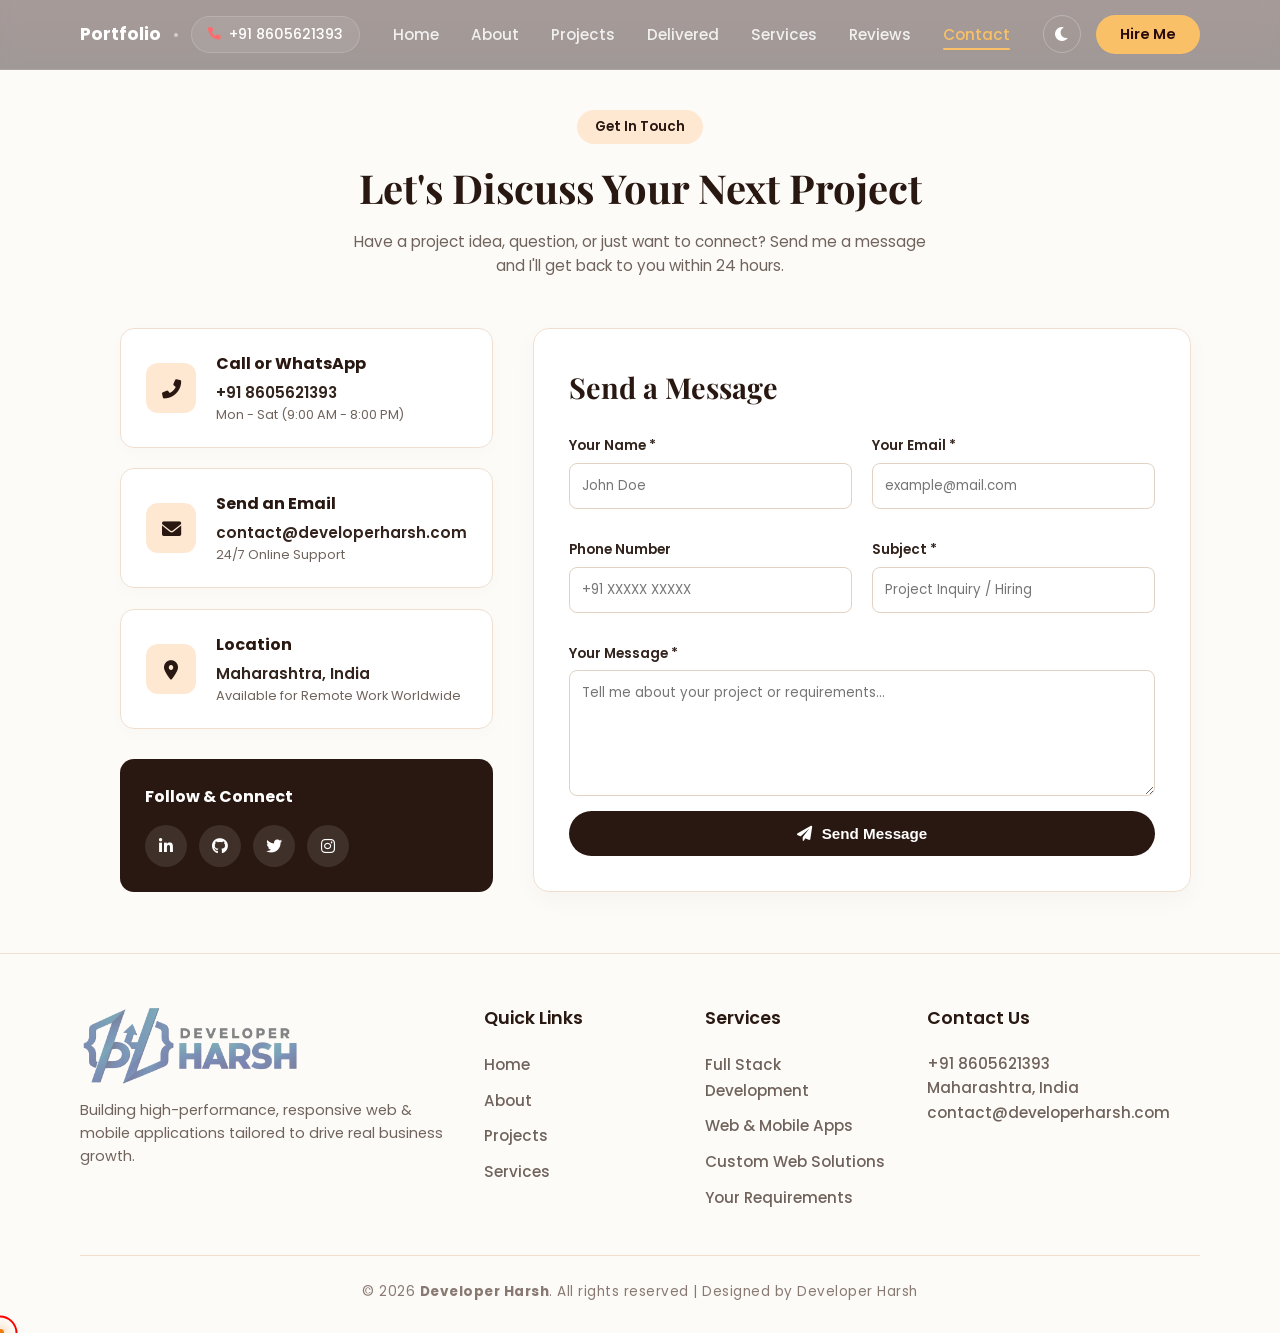
==== commit 849f6bb4: "animation and menubar improv" ====
--- a/contact.html
+++ b/contact.html
@@ -5,25 +5,19 @@
     <meta name="viewport" content="width=device-width, initial-scale=1.0" />
     <title>Contact Me | Harshal Mahajan</title>
     <link rel="stylesheet" href="style.css" />
-    <!-- Global Animation CSS File -->
     <link rel="stylesheet" href="animations.css" />
-
-    <!-- Google Fonts -->
     <link rel="preconnect" href="https://fonts.googleapis.com" />
     <link rel="preconnect" href="https://fonts.gstatic.com" crossorigin />
     <link
       href="https://fonts.googleapis.com/css2?family=Playfair+Display:ital,wght@0,400..900;1,400..900&family=Poppins:wght@300;400;500;600;700;800;900&display=swap"
       rel="stylesheet"
     />
-
-    <!-- Font Awesome Icons -->
     <link
       rel="stylesheet"
       href="https://cdnjs.cloudflare.com/ajax/libs/font-awesome/6.0.0/css/all.min.css"
     />
   </head>
   <body>
-    <!-- CUSTOM NAVBAR -->
     <nav class="custom-navbar">
       <div class="nav-left">
         <a href="index.html#home" class="brand-logo">Portfolio</a>
@@ -38,17 +32,16 @@
         <li><a href="index.html#home" class="nav-item">Home</a></li>
         <li><a href="index.html#about" class="nav-item">About</a></li>
         <li><a href="index.html#projects" class="nav-item">Projects</a></li>
+        <li><a href="index.html#delivered" class="nav-item">Delivered</a></li>
         <li><a href="index.html#services" class="nav-item">Services</a></li>
         <li><a href="index.html#reviews" class="nav-item">Reviews</a></li>
-        <li><a href="contact.html" class="nav-item active">Contact</a></li>
-        <!-- मोबाईल मेनूमध्ये दाखवण्यासाठी Hire Me ची नवीन लिंक -->
+        <li><a href="contact.html" class="nav-item">Contact</a></li>
         <li class="mobile-only-item">
           <a href="hire-me.html" class="btn-hire mobile-hire-btn">Hire Me</a>
         </li>
       </ul>
 
       <div class="nav-right">
-        <!-- Theme Toggle Button (मोबाईल व डेस्कटॉप दोन्हीवर उजव्या बाजूला राहिल) -->
         <button
           id="theme-toggle"
           class="theme-toggle-btn"
@@ -57,10 +50,8 @@
           <i class="fas fa-moon"></i>
         </button>
 
-        <!-- डेस्कटॉपवर दिसणारे Hire Me बटण -->
         <a href="hire-me.html" class="btn-hire desktop-only">Hire Me</a>
 
-        <!-- Mobile Toggle Menu Button -->
         <button
           class="mobile-toggle-btn"
           id="mobile-menu-toggle"
@@ -71,7 +62,6 @@
       </div>
     </nav>
 
-    <!-- CONTACT MAIN WRAPPER -->
     <main class="contact-wrapper">
       <div class="contact-header reveal slide-down">
         <span class="section-badge">Get In Touch</span>
@@ -85,7 +75,6 @@
       </div>
 
       <div class="contact-container">
-        <!-- LEFT SIDE: CONTACT INFO -->
         <div class="contact-info-col reveal slide-left delay-100">
           <div class="info-card reveal zoom-in delay-100">
             <div class="info-icon">
@@ -124,27 +113,37 @@
             </div>
           </div>
 
-          <!-- Social Links Box -->
           <div class="social-box reveal zoom-in delay-400">
             <h4>Follow & Connect</h4>
             <div class="social-links">
-              <a href="#" class="social-icon" title="LinkedIn"
+              <a
+                href="#"
+                class="social-icon"
+                title="LinkedIn"
+                aria-label="LinkedIn"
                 ><i class="fab fa-linkedin-in"></i
               ></a>
-              <a href="#" class="social-icon" title="GitHub"
+              <a href="#" class="social-icon" title="GitHub" aria-label="GitHub"
                 ><i class="fab fa-github"></i
               ></a>
-              <a href="#" class="social-icon" title="Twitter"
+              <a
+                href="#"
+                class="social-icon"
+                title="Twitter"
+                aria-label="Twitter"
                 ><i class="fab fa-twitter"></i
               ></a>
-              <a href="#" class="social-icon" title="Instagram"
+              <a
+                href="#"
+                class="social-icon"
+                title="Instagram"
+                aria-label="Instagram"
                 ><i class="fab fa-instagram"></i
               ></a>
             </div>
           </div>
         </div>
 
-        <!-- RIGHT SIDE: CONTACT FORM -->
         <div class="contact-form-col reveal slide-right delay-200">
           <form class="contact-form" onsubmit="event.preventDefault()">
             <h3>Send a Message</h3>
@@ -199,11 +198,14 @@
       </div>
     </main>
 
-    <!-- FOOTER -->
     <footer class="site-footer" id="contact">
       <div class="footer-container">
         <div class="footer-col brand-col reveal slide-up delay-100">
-          <img src="logo.png" alt="Developer Harsh Logo" class="footer-logo" />
+          <img
+            src="Image/logo.png"
+            alt="Developer Harsh Logo"
+            class="footer-logo"
+          />
           <p>
             Building high-performance, responsive web & mobile applications
             tailored to drive real business growth.
@@ -250,7 +252,6 @@
       <span></span>
     </div>
 
-    <!-- SCROLL TO TOP BUTTON -->
     <button
       id="scrollToTopBtn"
       class="scroll-top-btn"
@@ -259,7 +260,6 @@
       <i class="fa-solid fa-up-long"></i>
     </button>
 
-    <!-- SCRIPT -->
     <script src="javascript.js"></script>
   </body>
 </html>
--- a/style.css
+++ b/style.css
@@ -1,6 +1,3 @@
-/* =========================================================
-   01. ROOT VARIABLES, LIGHT & DARK MODE THEMES
-   ========================================================= */
 :root {
   --bg-main: #fdfbf7;
   --card-bg-custom: #ffffff;
@@ -16,25 +13,26 @@
   --transition: all 0.3s ease;
 }
 
-/* Dark Mode Overrides */
 body.dark-mode {
   --bg-main: #121212;
   --card-bg-custom: #1e1e1e;
   --text-dark: #f5f5f5;
   --text-muted: #b0b0b0;
-  --dark-coffee: #f9c067; /* Text & Heading highlight in dark mode */
+  --dark-coffee: #f9c067;
   --border-color: #2e2e2e;
   --card-highlight: #282119;
 }
 
-/* =========================================================
-   02. GLOBAL RESET & BASE STYLES
-   ========================================================= */
 * {
   margin: 0;
   padding: 0;
   box-sizing: border-box;
-  cursor: none;
+}
+
+@media (pointer: fine) {
+  * {
+    cursor: none;
+  }
 }
 
 html {
@@ -42,7 +40,6 @@
   -webkit-font-smoothing: antialiased;
 }
 
-/* Hide default scrollbars for sleek look */
 html::-webkit-scrollbar,
 body::-webkit-scrollbar {
   display: none;
@@ -52,8 +49,8 @@
 
 body {
   font-family: var(--font-body);
-  color: var(--text-dark) !important;
-  background-color: var(--bg-main) !important;
+  color: var(--text-dark);
+  background-color: var(--bg-main);
   line-height: 1.6;
   transition:
     background-color 0.3s ease,
@@ -75,12 +72,11 @@
   display: block;
 }
 
-/* Custom Cursor */
 .cursor-circle {
   position: fixed;
   width: 35px;
   height: 35px;
-  border: 2px solid #ff0000 !important;
+  border: 2px solid #ff0000;
   border-radius: 50%;
   pointer-events: none;
   z-index: 1000000;
@@ -99,9 +95,6 @@
   box-shadow: 0 0 12px #f07b0e;
 }
 
-/* =========================================================
-   03. TOP FIXED NAVBAR & MOBILE MENU
-   ========================================================= */
 .custom-navbar {
   position: fixed;
   top: 0;
@@ -119,6 +112,7 @@
     rgba(20, 5, 5, 0.4) 100%
   );
   backdrop-filter: blur(10px);
+  -webkit-backdrop-filter: blur(10px);
   border-bottom: 1px solid rgba(255, 255, 255, 0.08);
 }
 
@@ -192,7 +186,7 @@
   left: 0;
   width: 100%;
   height: 2px;
-  background-color: var(--primary-amber, #f9c067);
+  background-color: var(--primary-amber);
   border-radius: 2px;
 }
 
@@ -202,7 +196,6 @@
   gap: 15px;
 }
 
-/* Theme Toggle Button Style */
 .theme-toggle-btn {
   background: transparent;
   border: 1px solid rgba(255, 255, 255, 0.25);
@@ -213,7 +206,6 @@
   display: flex;
   align-items: center;
   justify-content: center;
-  cursor: pointer;
   font-size: 1rem;
   transition: var(--transition);
 }
@@ -244,7 +236,6 @@
   border: none;
   color: #ffffff;
   font-size: 1.6rem;
-  cursor: pointer;
   padding: 5px 10px;
   outline: none;
   z-index: 1001;
@@ -258,9 +249,6 @@
   display: inline-block;
 }
 
-/* =========================================================
-   04. DARK MODE SPECIFIC CARD & ELEMENT OVERRIDES
-   ========================================================= */
 body.dark-mode .info-card,
 body.dark-mode .contact-form,
 body.dark-mode .project-description-section,
@@ -274,9 +262,9 @@
 body.dark-mode .timeline-content,
 body.dark-mode .project-card,
 body.dark-mode .service-card {
-  background-color: var(--card-bg-custom) !important;
-  border-color: var(--border-color) !important;
-  color: var(--text-dark) !important;
+  background-color: var(--card-bg-custom);
+  border-color: var(--border-color);
+  color: var(--text-dark);
 }
 
 body.dark-mode h1,
@@ -290,15 +278,15 @@
 body.dark-mode .column-title,
 body.dark-mode .price-amount,
 body.dark-mode .info-details h4 {
-  color: #f5f5f5 !important;
+  color: #f5f5f5;
 }
 
 body.dark-mode input,
 body.dark-mode textarea,
 body.dark-mode select {
-  background-color: #262626 !important;
-  color: #ffffff !important;
-  border-color: #3d3d3d !important;
+  background-color: #262626;
+  color: #ffffff;
+  border-color: #3d3d3d;
 }
 
 body.dark-mode input::placeholder,
@@ -308,12 +296,12 @@
 
 body.dark-mode .file-upload-box,
 body.dark-mode .captcha-box {
-  background-color: #1a1a1a !important;
-  border-color: #333333 !important;
+  background-color: #1a1a1a;
+  border-color: #333333;
 }
 
 body.dark-mode .service-card:hover {
-  background-color: #282119 !important;
+  background-color: #282119;
 }
 
 body.dark-mode .tech-stack span {
@@ -330,18 +318,14 @@
   background-color: var(--primary-amber);
 }
 
-/* =========================================================
-   05. HERO SECTION WITH WATERMARK TEXT
-   ========================================================= */
 .hero-section {
   min-height: 100vh;
   padding: 120px 40px 60px 80px;
-  background: url("./hero-image.png") center/cover no-repeat;
+  background: url("Image/hero-image.png") center/cover no-repeat;
   color: #ffffff;
   display: flex;
   align-items: center;
   position: relative;
-  box-sizing: border-box;
   overflow: hidden;
 }
 
@@ -352,7 +336,7 @@
   display: flex;
   flex-direction: column;
   align-items: flex-end;
-  font-family: "Poppins", sans-serif;
+  font-family: var(--font-body);
   font-size: 80px;
   font-weight: 900;
   line-height: 0.9;
@@ -384,7 +368,6 @@
   backdrop-filter: blur(5px);
 }
 
-/* Base Dot Setup */
 .badge-dot {
   width: 8px;
   height: 8px;
@@ -394,7 +377,6 @@
   position: relative;
 }
 
-/* Live Ripple Effect */
 .badge-dot::after {
   content: "";
   position: absolute;
@@ -408,7 +390,6 @@
   animation: live-pulse 1.8s infinite ease-out;
 }
 
-/* Live Animation Keyframes */
 @keyframes live-pulse {
   0% {
     transform: translate(-50%, -50%) scale(1);
@@ -421,7 +402,7 @@
 }
 
 .hero-title {
-  font-family: "Poppins", sans-serif;
+  font-family: var(--font-body);
   font-size: 3.5rem;
   font-weight: 800;
   line-height: 1.1;
@@ -529,9 +510,6 @@
   background-color: rgba(255, 255, 255, 0.15);
 }
 
-/* =========================================================
-   06. ABOUT SECTION
-   ========================================================= */
 .about-section {
   padding: 100px 80px;
 }
@@ -607,9 +585,6 @@
   right: 0px;
 }
 
-/* =========================================================
-   07. PROJECTS SECTION & ALL PROJECTS FILTER/GRID
-   ========================================================= */
 .projects-section {
   padding: 100px 80px;
   background-color: var(--bg-main);
@@ -735,7 +710,6 @@
   border-radius: 30px;
   font-weight: 500;
   font-size: 0.88rem;
-  cursor: pointer;
   transition: var(--transition);
 }
 
@@ -867,9 +841,6 @@
   letter-spacing: 0.5px;
 }
 
-/* =========================================================
-   08. PROJECT DETAIL & 4-IMAGE SLIDER BANNER CARD
-   ========================================================= */
 .project-detail-wrapper {
   padding: 110px 80px 60px 80px;
   max-width: 1300px;
@@ -927,7 +898,7 @@
   height: 100%;
   object-fit: cover;
   display: block;
-  filter: blur(1px) brightness(0.85);
+  filter: blur(0.5px) brightness(0.85);
   transition: var(--transition);
 }
 
@@ -948,7 +919,6 @@
   display: flex;
   align-items: center;
   justify-content: center;
-  cursor: pointer;
   z-index: 10;
   backdrop-filter: blur(5px);
   transition: var(--transition);
@@ -981,7 +951,6 @@
   height: 10px;
   background: rgba(255, 255, 255, 0.4);
   border-radius: 50%;
-  cursor: pointer;
   transition: var(--transition);
 }
 
@@ -1094,9 +1063,6 @@
   margin-right: 8px;
 }
 
-/* =========================================================
-   09. SERVICES SECTION
-   ========================================================= */
 .services-section {
   padding: 80px;
 }
@@ -1151,9 +1117,6 @@
   font-size: 1.05rem;
 }
 
-/* =========================================================
-   10. PROMO & NEWSLETTER SECTION
-   ========================================================= */
 .promo-section {
   background:
     linear-gradient(rgba(41, 24, 17, 0.85), rgba(41, 24, 17, 0.9)),
@@ -1176,18 +1139,18 @@
   font-family: var(--font-heading);
   font-size: 2.8rem;
   margin-bottom: 15px;
-  color: #fceee3 !important;
+  color: #fceee3;
 }
 
 .promo-content p {
-  color: #d1c7c2 !important;
+  color: #d1c7c2;
   margin-bottom: 25px;
 }
 
 .promo-image img {
   max-width: 250px;
   border-radius: 12px;
-  border: 1px solid #dbb40757;
+  border: 1px solid rgba(219, 180, 7, 0.34);
   padding: 10px;
   opacity: 0.5;
 }
@@ -1206,7 +1169,7 @@
   font-family: var(--font-heading);
   font-size: 2.5rem;
   margin-bottom: 10px;
-  color: #fceee3 !important;
+  color: #fceee3;
 }
 
 .newsletter-content p {
@@ -1228,18 +1191,15 @@
   border-radius: 25px;
   border: none;
   outline: none;
-  background-color: rgba(255, 255, 255, 0.15) !important;
-  color: #ffffff !important;
+  background-color: rgba(255, 255, 255, 0.15);
+  color: #ffffff;
 }
 
 body.dark-mode .newsletter-form input {
-  background-color: rgba(255, 255, 255, 0.08) !important;
-  color: #ffffff !important;
-}
-
-/* =========================================================
-   11. REVIEWS SECTION
-   ========================================================= */
+  background-color: rgba(255, 255, 255, 0.08);
+  color: #ffffff;
+}
+
 .reviews-section {
   padding: 100px 80px;
   background-color: var(--bg-main);
@@ -1260,7 +1220,6 @@
   height: 45px;
   border-radius: 8px;
   font-weight: bold;
-  cursor: pointer;
   flex-shrink: 0;
 }
 
@@ -1310,9 +1269,6 @@
   object-fit: cover;
 }
 
-/* =========================================================
-   12. COMMENT & CAPTCHA SECTION
-   ========================================================= */
 .comment-section {
   background: #ffffff;
   padding: 30px;
@@ -1401,7 +1357,6 @@
   background: transparent;
   border: none;
   color: #ffffff;
-  cursor: pointer;
   font-size: 0.9rem;
 }
 
@@ -1420,7 +1375,6 @@
   padding: 12px 30px;
   border-radius: 30px;
   font-weight: 600;
-  cursor: pointer;
   transition: var(--transition);
 }
 
@@ -1479,9 +1433,6 @@
   color: var(--text-muted);
 }
 
-/* =========================================================
-   13. PRICING & CHECKLIST CARD (RIGHT SIDE)
-   ========================================================= */
 .pricing-card {
   background: #ffffff;
   border: 1px solid #f0dfce;
@@ -1559,7 +1510,6 @@
   padding: 14px;
   border-radius: 30px;
   font-weight: 700;
-  cursor: pointer;
   font-size: 0.95rem;
   transition: var(--transition);
 }
@@ -1575,7 +1525,6 @@
   padding: 14px;
   border-radius: 30px;
   font-weight: 700;
-  cursor: pointer;
   font-size: 0.95rem;
   transition: var(--transition);
 }
@@ -1596,9 +1545,6 @@
   margin-top: 15px;
 }
 
-/* =========================================================
-   14. CONTACT SECTION WRAPPER & FORM
-   ========================================================= */
 .contact-wrapper {
   padding: 110px 80px 60px 80px;
   max-width: 1200px;
@@ -1741,7 +1687,7 @@
 
 .social-icon:hover {
   background: var(--primary-amber);
-  color: #2c2424 !important;
+  color: #2c2424;
   transform: translateY(-3px);
 }
 
@@ -1779,7 +1725,6 @@
   border-radius: 30px;
   font-size: 0.95rem;
   font-weight: 700;
-  cursor: pointer;
   transition: var(--transition);
   display: flex;
   align-items: center;
@@ -1797,9 +1742,6 @@
   color: #121212;
 }
 
-/* =========================================================
-   15. HIRE ME, PROFILE, TIMELINE & SKILLS
-   ========================================================= */
 .hire-wrapper {
   padding: 110px 80px 60px 80px;
   max-width: 1200px;
@@ -2094,7 +2036,7 @@
 }
 
 body.dark-mode .hire-cta-card p {
-  color: #25140b;
+  color: #d1c7c2;
 }
 
 .btn-cta-submit {
@@ -2110,11 +2052,6 @@
   transition: var(--transition);
 }
 
-body.dark-mode .btn-cta-submit {
-  background-color: #180404 !important;
-  color: var(--primary-amber) !important;
-}
-
 .btn-cta-submit:hover {
   background-color: #ffffff;
   transform: translateY(-2px);
@@ -2125,9 +2062,6 @@
   color: #121212;
 }
 
-/* =========================================================
-   16. REQUEST / SERVICE FORM SECTION
-   ========================================================= */
 .req-wrapper {
   padding: 110px 20px 60px 20px;
   max-width: 900px;
@@ -2218,7 +2152,6 @@
   padding: 16px 10px;
   border: 1px solid #e2d2c3;
   border-radius: 10px;
-  cursor: pointer;
   text-align: center;
   font-size: 0.82rem;
   font-weight: 600;
@@ -2253,7 +2186,6 @@
   border-radius: 10px;
   text-align: center;
   background: var(--bg-main);
-  cursor: pointer;
   display: flex;
   flex-direction: column;
   align-items: center;
@@ -2273,7 +2205,6 @@
   width: 100%;
   height: 100%;
   opacity: 0;
-  cursor: pointer;
 }
 
 .btn-submit-req {
@@ -2285,7 +2216,6 @@
   border-radius: 30px;
   font-size: 1rem;
   font-weight: 700;
-  cursor: pointer;
   transition: var(--transition);
   display: flex;
   align-items: center;
@@ -2303,13 +2233,8 @@
   color: #121212;
 }
 
-/* =========================================================
-   17. FOOTER & SCROLL TO TOP BUTTON
-   ========================================================= */
-
-/* Default Light Mode Styles for Footer */
 .site-footer {
-  background: #fdfbf7; /* Light Mode Background */
+  background: #fdfbf7;
   color: #32231c;
   padding: 50px 80px 30px 80px;
   border-top: 1px solid #f0dfce;
@@ -2385,15 +2310,14 @@
   letter-spacing: 0.5px;
 }
 
-/* DARK MODE OVERRIDES FOR FOOTER */
 body.dark-mode .site-footer {
-  background: #18110e !important;
-  color: #f5f5f5 !important;
-  border-top: 1px solid #2e2e2e !important;
+  background: #18110e;
+  color: #f5f5f5;
+  border-top: 1px solid #2e2e2e;
 }
 
 body.dark-mode .footer-heading {
-  color: #f9c067 !important;
+  color: #f9c067;
 }
 
 body.dark-mode .footer-logo {
@@ -2401,71 +2325,63 @@
   height: auto;
   margin-bottom: 15px;
   display: block;
-  filter: invert(4);
+  filter: invert(1);
 }
 
 body.dark-mode .brand-col p,
 body.dark-mode .footer-col ul li a,
 body.dark-mode .contact-col a,
 body.dark-mode .contact-col p {
-  color: #b0b0b0 !important;
+  color: #b0b0b0;
 }
 
 body.dark-mode .footer-col ul li a:hover,
 body.dark-mode .contact-col a:hover {
-  color: #ffffff !important;
+  color: #ffffff;
 }
 
 body.dark-mode .footer-bottom {
-  border-top: 1px solid #2e2e2e !important;
+  border-top: 1px solid #2e2e2e;
 }
 
 body.dark-mode .footer-bottom p {
-  color: #888888 !important;
-}
-
-/* Scroll To Top Button */
+  color: #888888;
+}
+
 .scroll-top-btn {
-  position: fixed !important;
-  bottom: 30px !important;
-  right: 30px !important;
-  width: 50px !important;
-  height: 50px !important;
-  background-color: #f9c067 !important;
-  color: #291811 !important;
-  border: 2px solid #f9c067 !important;
-  border-radius: 50% !important;
-  display: flex !important;
-  align-items: center !important;
-  justify-content: center !important;
-  font-size: 1.2rem !important;
-  cursor: pointer !important;
-  z-index: 999999 !important;
-  box-shadow: 0 6px 20px rgba(0, 0, 0, 0.4) !important;
-
+  position: fixed;
+  bottom: 30px;
+  right: 30px;
+  width: 50px;
+  height: 50px;
+  background-color: #f9c067;
+  color: #291811;
+  border: 2px solid #f9c067;
+  border-radius: 50%;
+  display: flex;
+  align-items: center;
+  justify-content: center;
+  font-size: 1.2rem;
+  z-index: 999999;
+  box-shadow: 0 6px 20px rgba(0, 0, 0, 0.4);
   opacity: 0;
   visibility: hidden;
   transform: translateY(20px);
-  transition: all 0.3s ease-in-out !important;
+  transition: all 0.3s ease-in-out;
 }
 
 .scroll-top-btn:hover {
-  background-color: #f9c067 !important;
-  color: #291811 !important;
-  transform: translateY(-5px) scale(1.05) !important;
+  background-color: #f9c067;
+  color: #291811;
+  transform: translateY(-5px) scale(1.05);
 }
 
 .scroll-top-btn.show-btn {
-  opacity: 1 !important;
-  visibility: visible !important;
-  transform: translateY(0) !important;
-}
-
-/* =========================================================
-   18. COMPREHENSIVE MOBILE RESPONSIVE MEDIA QUERIES
-   ========================================================= */
-
-/* Tablet & Smaller Devices (Below 1024px) */
+  opacity: 1;
+  visibility: visible;
+  transform: translateY(0);
+}
+
 @media (max-width: 1024px) {
   .custom-navbar {
     padding: 0 40px;
@@ -2476,15 +2392,12 @@
   .card-grid {
     grid-template-columns: repeat(2, 1fr);
   }
-
   .contact-wrapper {
     padding: 100px 30px 50px 30px;
   }
-
   .contact-container {
     gap: 30px;
   }
-
   .portfolio-grid {
     grid-template-columns: repeat(2, 1fr);
   }
@@ -2516,36 +2429,25 @@
   }
 }
 
-/* Mobile & Small Tablets (Below 768px) */
 @media (max-width: 768px) {
-  /* Global Adjustments */
   .cursor-circle {
-    display: none !important; /* Hide custom cursor on mobile touchscreens */
-  }
-
-  /* Navbar */
+    display: none;
+  }
   .custom-navbar {
     padding: 0 20px;
     height: 65px;
-    border-radius: 0;
-  }
-
-  /* मोबाईलवर उजव्या बाजूचे 'Hire Me' लपवणे आणि 'Toggle Button' दाखवणे */
+  }
   .desktop-only {
-    display: none !important;
-  }
-
+    display: none;
+  }
   .mobile-toggle-btn {
     display: block;
   }
-
   .nav-right {
     display: flex;
     align-items: center;
     gap: 12px;
   }
-
-  /* मोबाईल ड्रॉपडाऊन मेनू */
   .nav-menu {
     position: absolute;
     top: 65px;
@@ -2557,6 +2459,7 @@
       rgba(20, 5, 5, 0.98) 100%
     );
     backdrop-filter: blur(10px);
+    -webkit-backdrop-filter: blur(10px);
     flex-direction: column;
     align-items: center;
     justify-content: center;
@@ -2566,59 +2469,47 @@
     border-bottom: 1px solid rgba(255, 255, 255, 0.15);
     box-shadow: 0 10px 20px rgba(0, 0, 0, 0.3);
   }
-
   .nav-menu.active {
-    display: flex !important;
-  }
-
-  /* मेनू बारच्या आत Hire Me बटण दाखवण्यासाठी */
+    display: flex;
+  }
   .mobile-only-item {
     display: block;
     width: 100%;
     text-align: center;
     margin-top: 5px;
   }
-
   .mobile-hire-btn {
     display: inline-block;
     padding: 10px 32px;
     font-size: 0.95rem;
   }
-
-  /* Hero Section Mobile */
   .hero-section {
     padding: 100px 20px 50px 20px;
     min-height: auto;
   }
-
   .bg-watermark-text {
     font-size: 40px;
     top: 5%;
     right: 2%;
     opacity: 0.15;
   }
-
   .hero-title {
     font-size: 2.2rem;
   }
-
   .hero-description {
     font-size: 0.88rem;
     margin-bottom: 25px;
   }
-
   .hero-buttons {
     flex-direction: column;
     align-items: stretch;
     width: 100%;
     gap: 10px;
   }
-
   .btn-primary,
   .btn-secondary {
     width: 100%;
   }
-
   .stats-card {
     width: 100%;
     flex-direction: column;
@@ -2626,13 +2517,10 @@
     align-items: center;
     padding: 15px;
   }
-
   .stat-divider {
     width: 80%;
     height: 1px;
   }
-
-  /* Section Spacing */
   .about-section,
   .projects-section,
   .services-section,
@@ -2640,241 +2528,173 @@
   .promo-section {
     padding: 50px 20px;
   }
-
   .all-projects-wrapper,
   .contact-wrapper,
   .hire-wrapper {
     padding: 85px 20px 40px 20px;
   }
-
-  /* Contact Wrapper Mobile layout */
   .contact-wrapper {
     padding: 85px 15px 40px 15px;
   }
-
   .contact-header {
     margin-bottom: 30px;
   }
-
   .contact-header h2 {
     font-size: 1.8rem;
     line-height: 1.3;
   }
-
   .contact-header p {
     font-size: 0.88rem;
   }
-
-  /* Stacking Left & Right Columns Vertical */
   .contact-container {
     flex-direction: column;
     gap: 25px;
   }
-
   .contact-info-col,
   .contact-form-col {
     width: 100%;
     flex: none;
   }
-
-  /* Info Cards Adjustments */
   .info-card {
     padding: 16px 18px;
     gap: 15px;
   }
-
   .info-icon {
     width: 44px;
     height: 44px;
     font-size: 1rem;
   }
-
   .info-details h4 {
     font-size: 0.95rem;
   }
-
   .info-details p,
   .info-details a {
     font-size: 0.88rem;
   }
-
   .social-box {
     padding: 20px;
     text-align: center;
   }
-
   .social-links {
     justify-content: center;
   }
-
-  /* Form Controls Mobile Layout */
   .contact-form {
     padding: 22px 18px;
   }
-
   .contact-form h3 {
     font-size: 1.4rem;
     margin-bottom: 20px;
   }
-
   .form-row {
     flex-direction: column;
     gap: 0;
   }
-
   .form-group {
     margin-bottom: 15px;
   }
-
   .form-group label {
     font-size: 0.82rem;
   }
-
   .form-group input,
   .form-group textarea {
     padding: 10px 12px;
     font-size: 0.88rem;
   }
-
   .btn-send-message {
     width: 100%;
     padding: 12px;
     font-size: 0.9rem;
   }
-
-  /* Project Details Mobile */
   .project-detail-wrapper {
     padding: 85px 15px 40px 15px;
   }
-
   .project-container {
     flex-direction: column;
     gap: 25px;
   }
-
   .project-right-col {
     position: static;
   }
-
   .slider-wrapper {
     height: 260px;
   }
-
   .slider-arrow {
     width: 32px;
     height: 32px;
     font-size: 0.8rem;
   }
-
   .title-preview-row {
     flex-direction: column;
     align-items: flex-start;
     gap: 10px;
   }
-
   .project-main-title {
     font-size: 1.3rem;
   }
-
   .btn-live-preview {
     width: 100%;
     justify-content: center;
   }
-
   .banner-overlay {
     padding: 15px;
   }
-
-  /* Forms & Captcha */
-  .form-row {
-    flex-direction: column;
-    gap: 0;
-  }
-
   .captcha-box {
     flex-direction: column;
     align-items: stretch;
   }
-
   .captcha-input-group input {
     width: 100%;
   }
-
   .service-selector {
     grid-template-columns: repeat(2, 1fr);
   }
-
-  /* Newsletter & Promo */
   .promo-container {
     flex-direction: column;
     text-align: center;
   }
-
   .promo-image img {
     display: none;
   }
-
   .newsletter-form {
     flex-direction: column;
     width: 100%;
   }
-
   .newsletter-form input {
     width: 100%;
   }
-
-  /* Testimonials */
   .testimonial-wrapper {
     flex-direction: column;
   }
-
   .arrow-btn {
-    display: none; /* Hide slider arrows on mobile if needed or shrink them */
-  }
-
-  /* Profile & Hire */
+    display: none;
+  }
   .profile-hero-card {
     flex-direction: column;
     text-align: center;
     padding: 25px 20px;
   }
-
   .social-btn-group {
     justify-content: center;
   }
-
   .hire-grid-container {
     grid-template-columns: 1fr;
   }
-
   .certificates-grid {
     grid-template-columns: 1fr;
   }
-
-  /* Contact & Footer */
-  .contact-container {
-    flex-direction: column;
-  }
-
-  .contact-form {
-    padding: 20px;
-  }
-
   .scroll-top-btn {
-    bottom: 20px !important;
-    right: 20px !important;
-    width: 44px !important;
-    height: 44px !important;
-    font-size: 1rem !important;
-  }
-}
-
-/* Extra Small Devices (Below 576px) */
+    bottom: 20px;
+    right: 20px;
+    width: 44px;
+    height: 44px;
+    font-size: 1rem;
+  }
+}
+
 @media (max-width: 576px) {
   .hero-title {
     font-size: 1.8rem;
   }
-
   .section-header h2,
   .projects-header h2,
   .contact-header h2,
@@ -2884,30 +2704,21 @@
   .newsletter-content h2 {
     font-size: 1.8rem;
   }
-
   .card-grid,
   .portfolio-grid,
   .services-grid {
     grid-template-columns: 1fr;
   }
-
   .service-selector {
     grid-template-columns: 1fr;
   }
-
-  .contact-header h2 {
-    font-size: 1.8rem; /* टायटलची साईझ मोबाईलनुसार लहान होते */
-  }
-
   .footer-container {
     grid-template-columns: 1fr;
     gap: 25px;
   }
-
   .filter-tabs {
     flex-direction: column;
   }
-
   .tab-btn {
     width: 100%;
     text-align: center;
--- a/animations.css
+++ b/animations.css
@@ -1,13 +1,8 @@
-/* =========================================================
-   APPLE / iOS ULTRA SMOOTH SCROLL ANIMATIONS
-   ========================================================= */
-
 :root {
   --ios-ease: cubic-bezier(0.22, 1, 0.36, 1);
   --ios-spring: cubic-bezier(0.34, 1.35, 0.64, 1);
 }
 
-/* Smooth scrolling */
 html {
   scroll-behavior: smooth;
   -webkit-font-smoothing: antialiased;
@@ -18,10 +13,6 @@
   overflow-x: hidden;
 }
 
-/* =========================================================
-   BASE REVEAL
-   ========================================================= */
-
 .reveal {
   opacity: 0;
   transform: translate3d(0, 35px, 0) scale3d(0.97, 0.97, 1);
@@ -29,27 +20,17 @@
     opacity 0.8s var(--ios-ease),
     transform 0.9s var(--ios-ease),
     filter 0.7s var(--ios-ease);
-
   will-change: transform, opacity, filter;
-
   backface-visibility: hidden;
   -webkit-backface-visibility: hidden;
-
   transform-origin: center center;
 }
 
-/* Active */
 .reveal.active {
   opacity: 1;
-
   transform: translate3d(0, 0, 0) scale3d(1, 1, 1);
-
   filter: blur(0);
 }
-
-/* =========================================================
-   SLIDE DIRECTIONS
-   ========================================================= */
 
 .slide-up {
   transform: translate3d(0, 45px, 0) scale3d(0.97, 0.97, 1);
@@ -71,22 +52,15 @@
   transform: translate3d(0, 25px, 0) scale3d(0.92, 0.92, 1);
 }
 
-/* Active state */
 .reveal.slide-up.active,
 .reveal.slide-down.active,
 .reveal.slide-left.active,
 .reveal.slide-right.active,
 .reveal.zoom-in.active {
   opacity: 1;
-
   transform: translate3d(0, 0, 0) scale3d(1, 1, 1);
-
   filter: blur(0);
 }
-
-/* =========================================================
-   STAGGER DELAYS
-   ========================================================= */
 
 .delay-100 {
   transition-delay: 0.1s;
